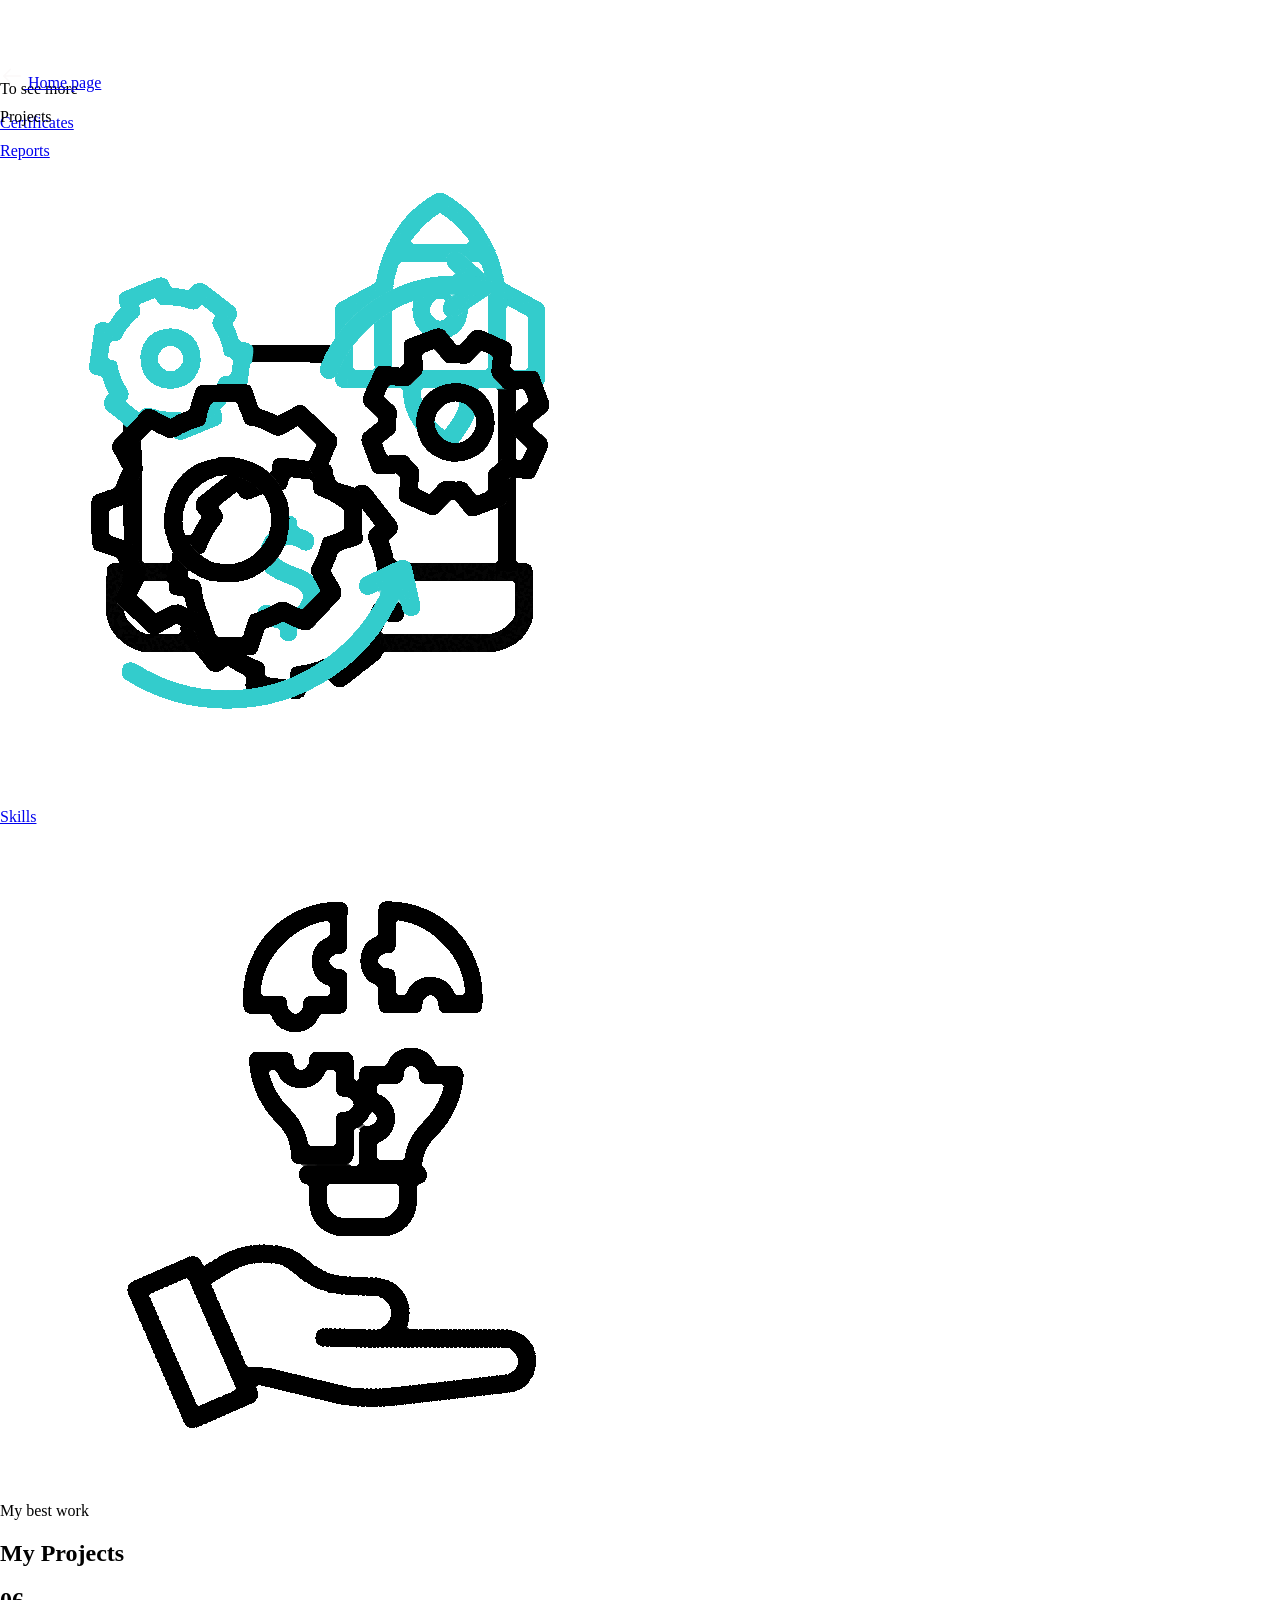
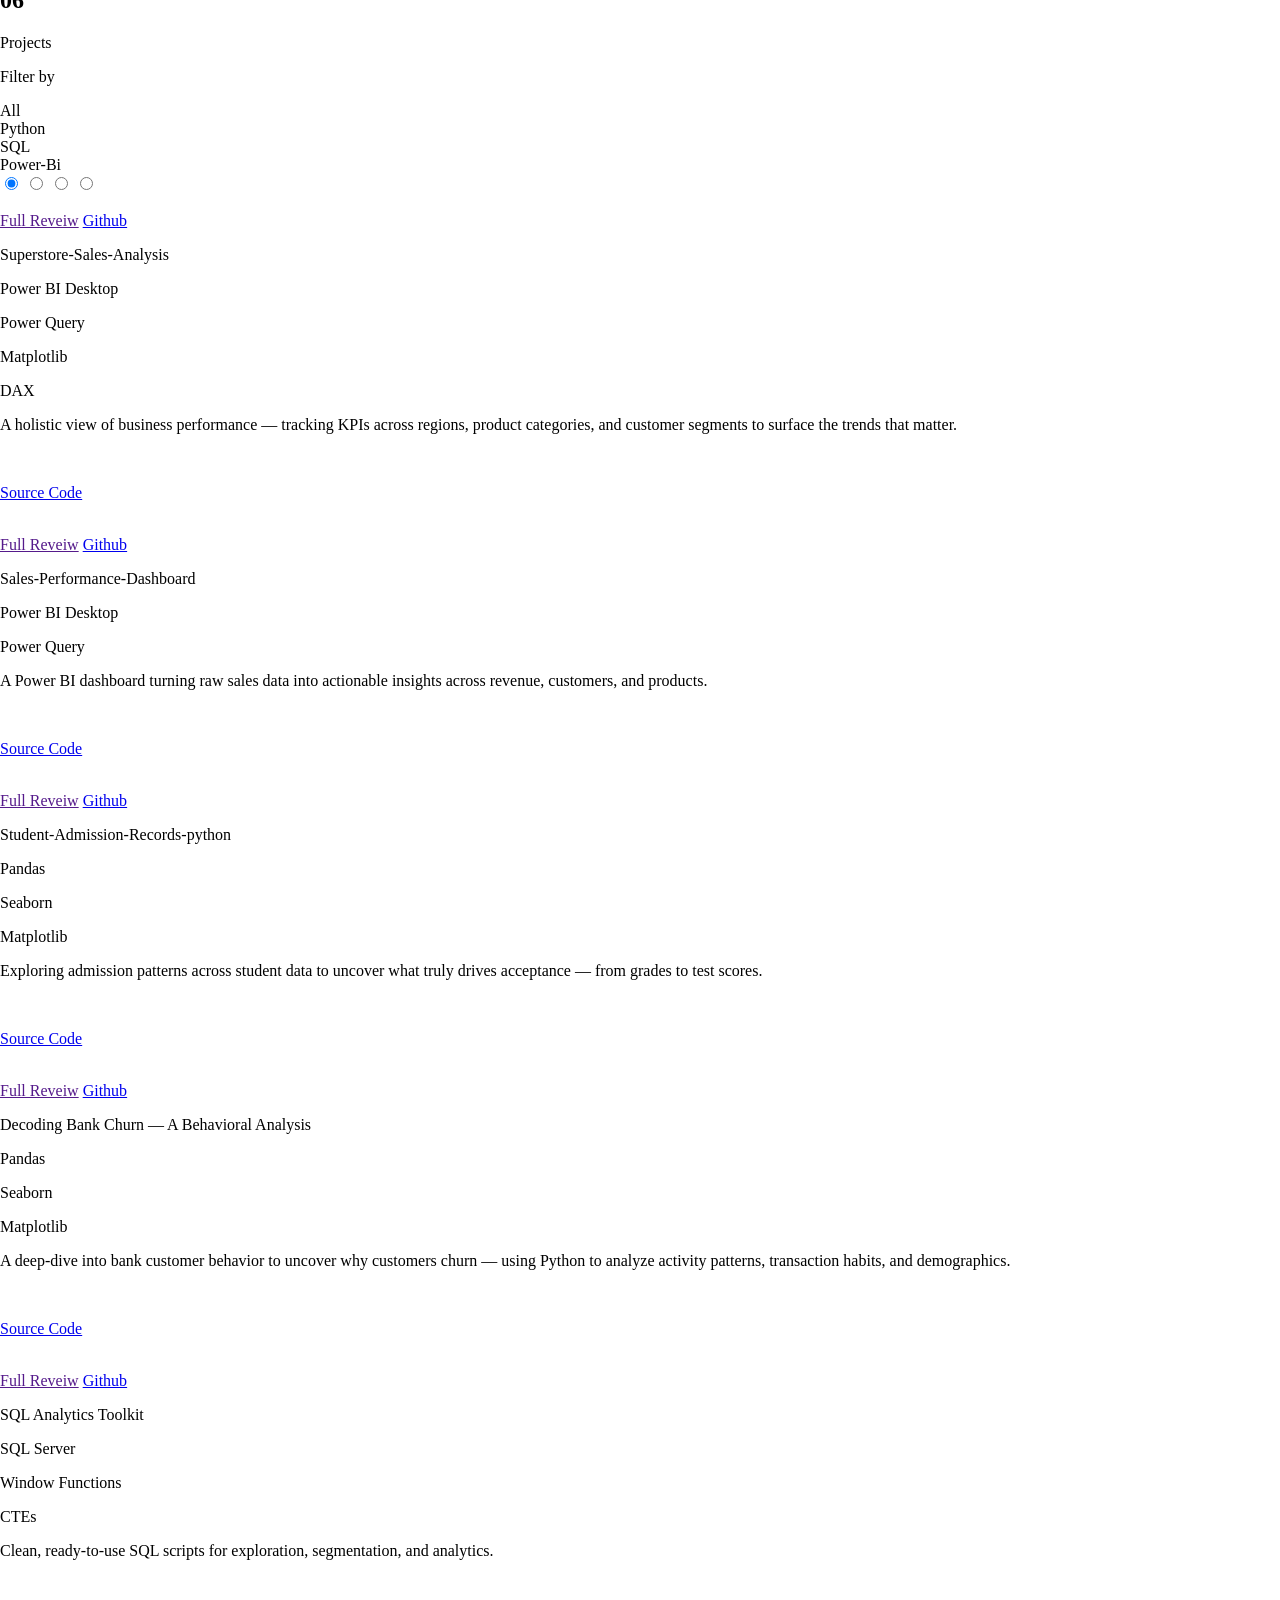
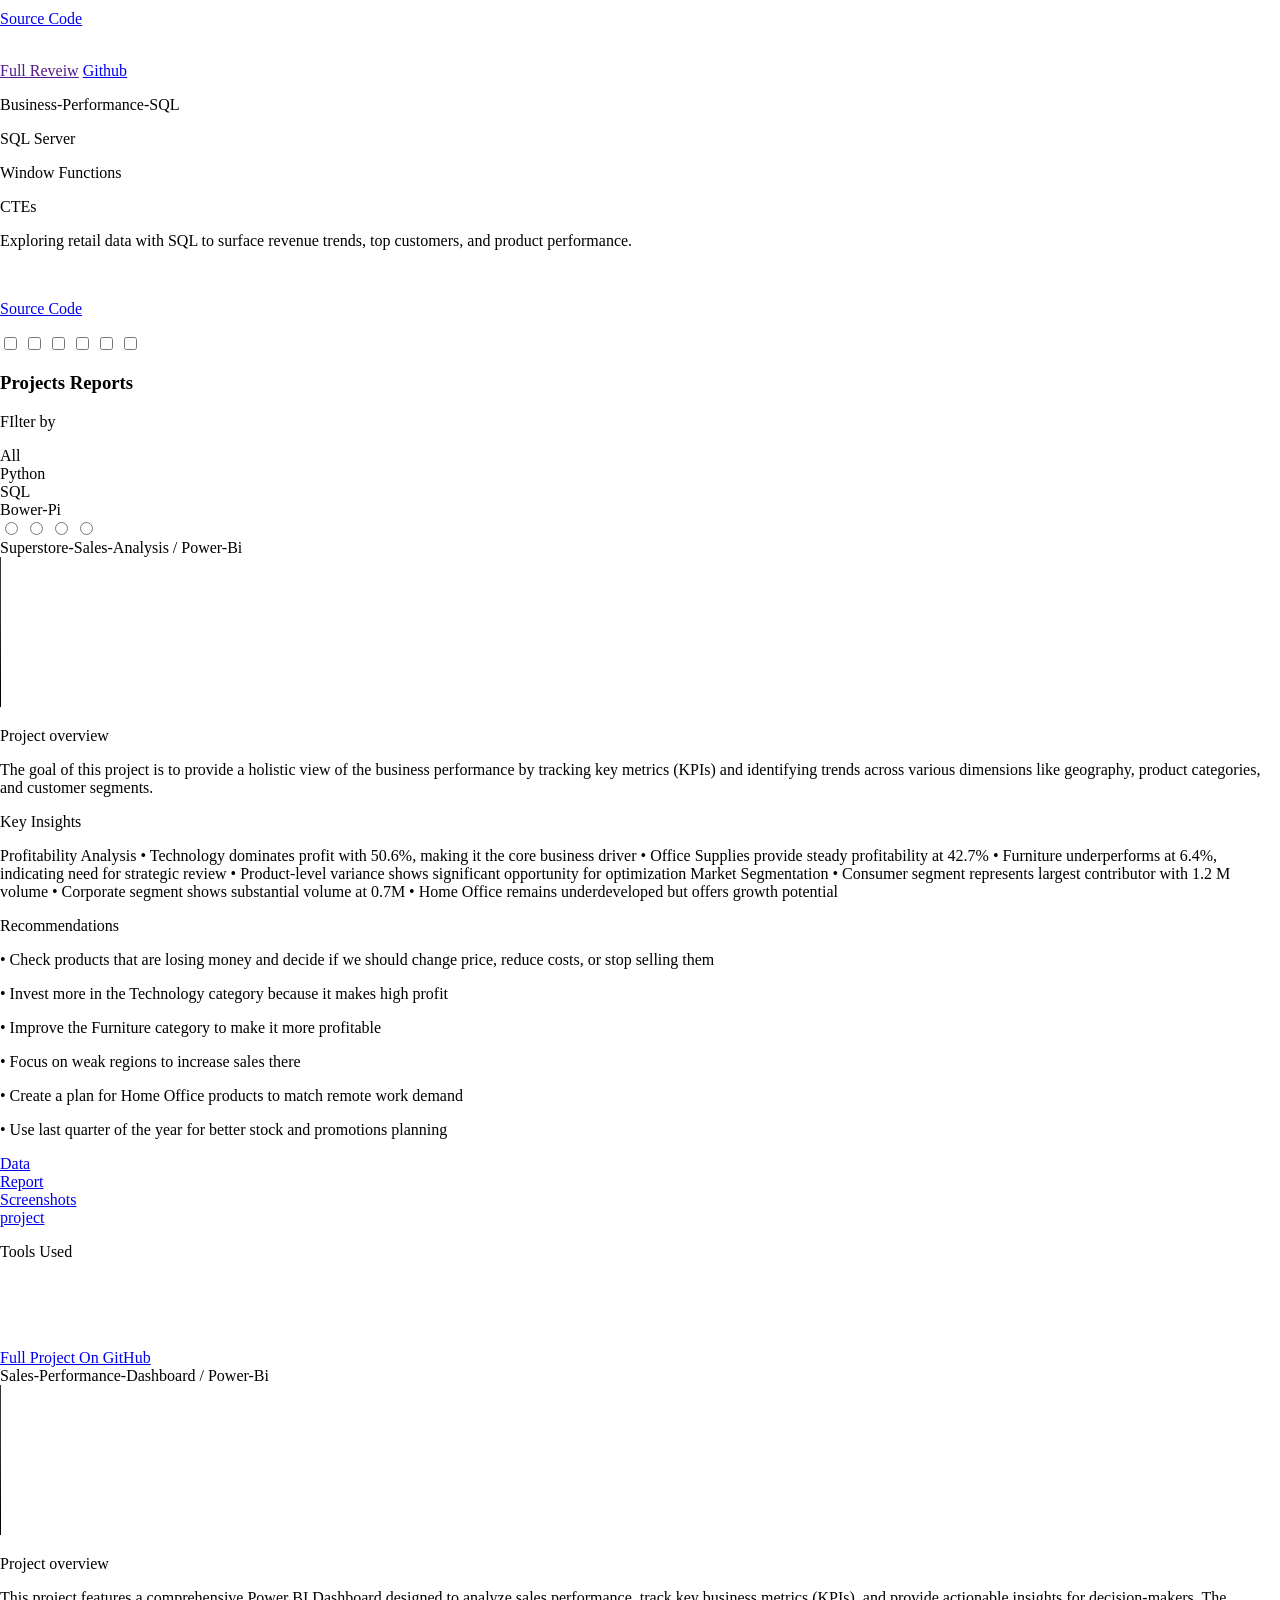
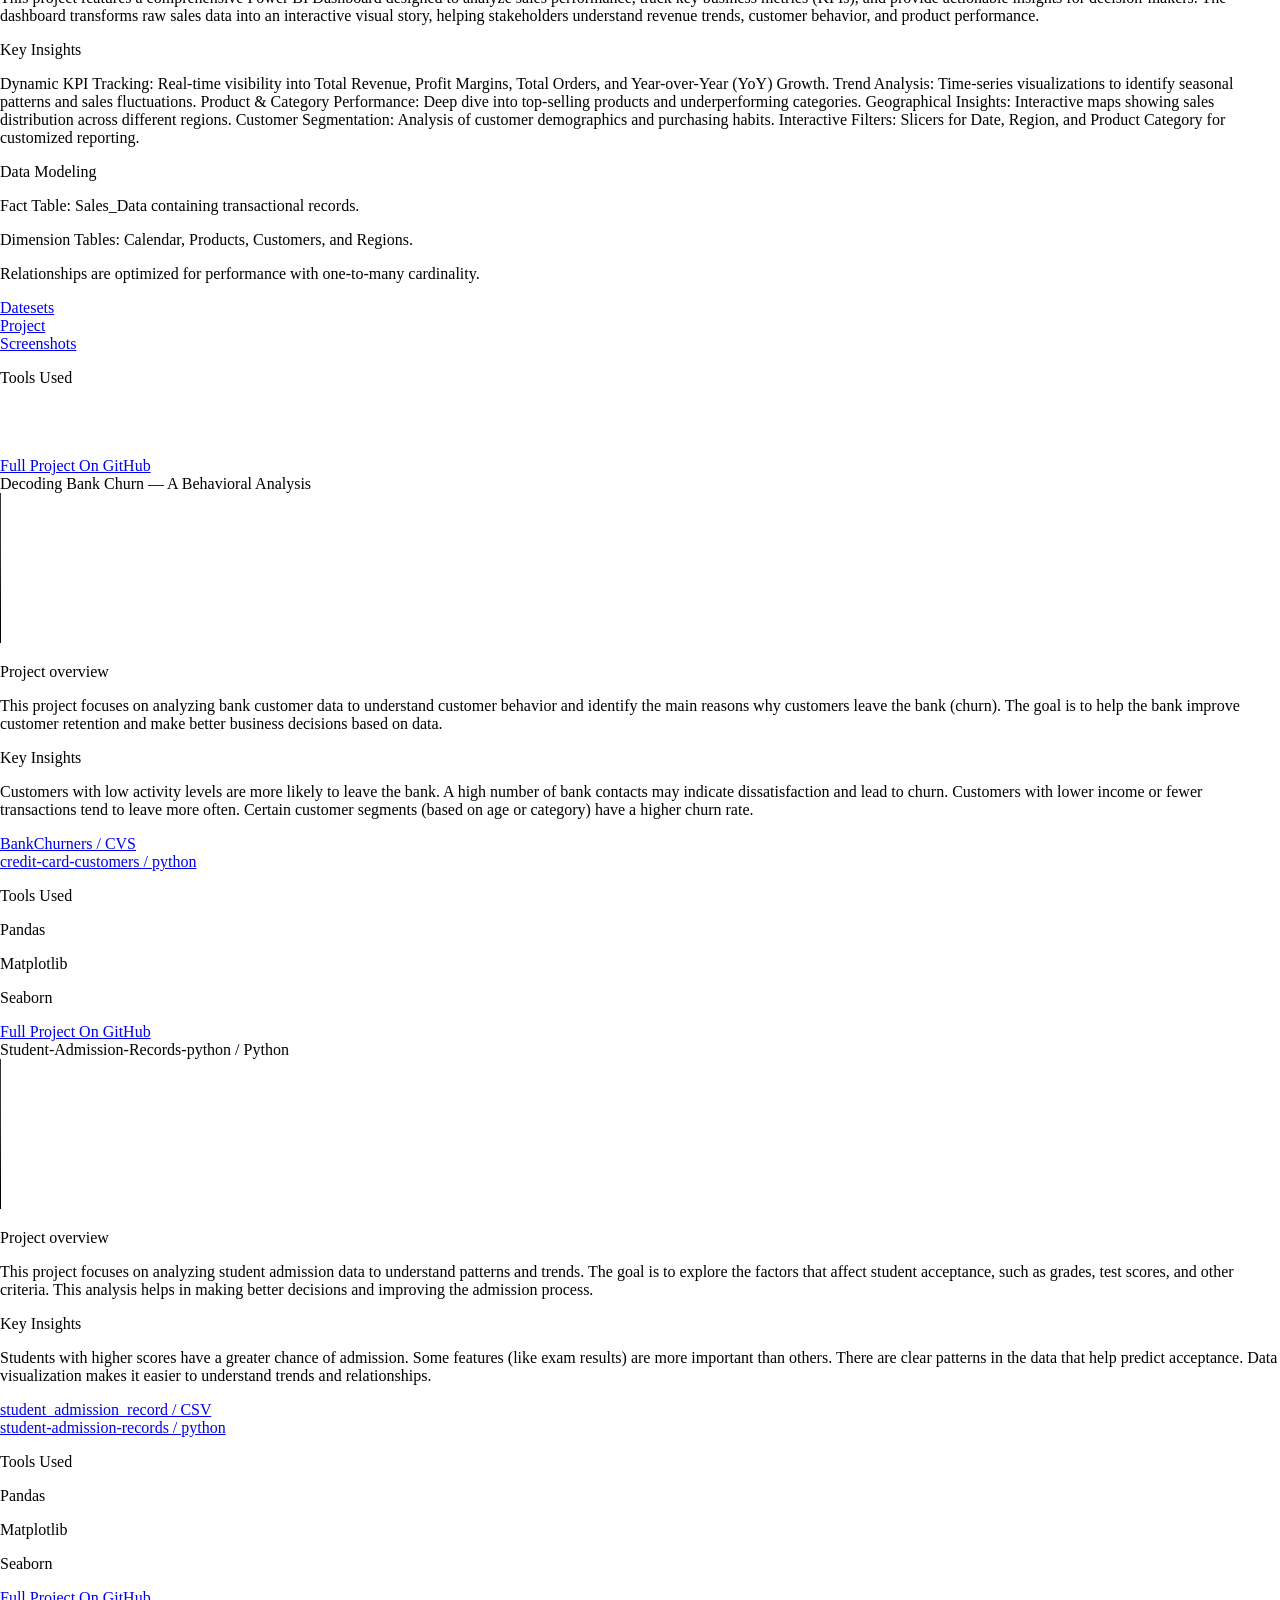
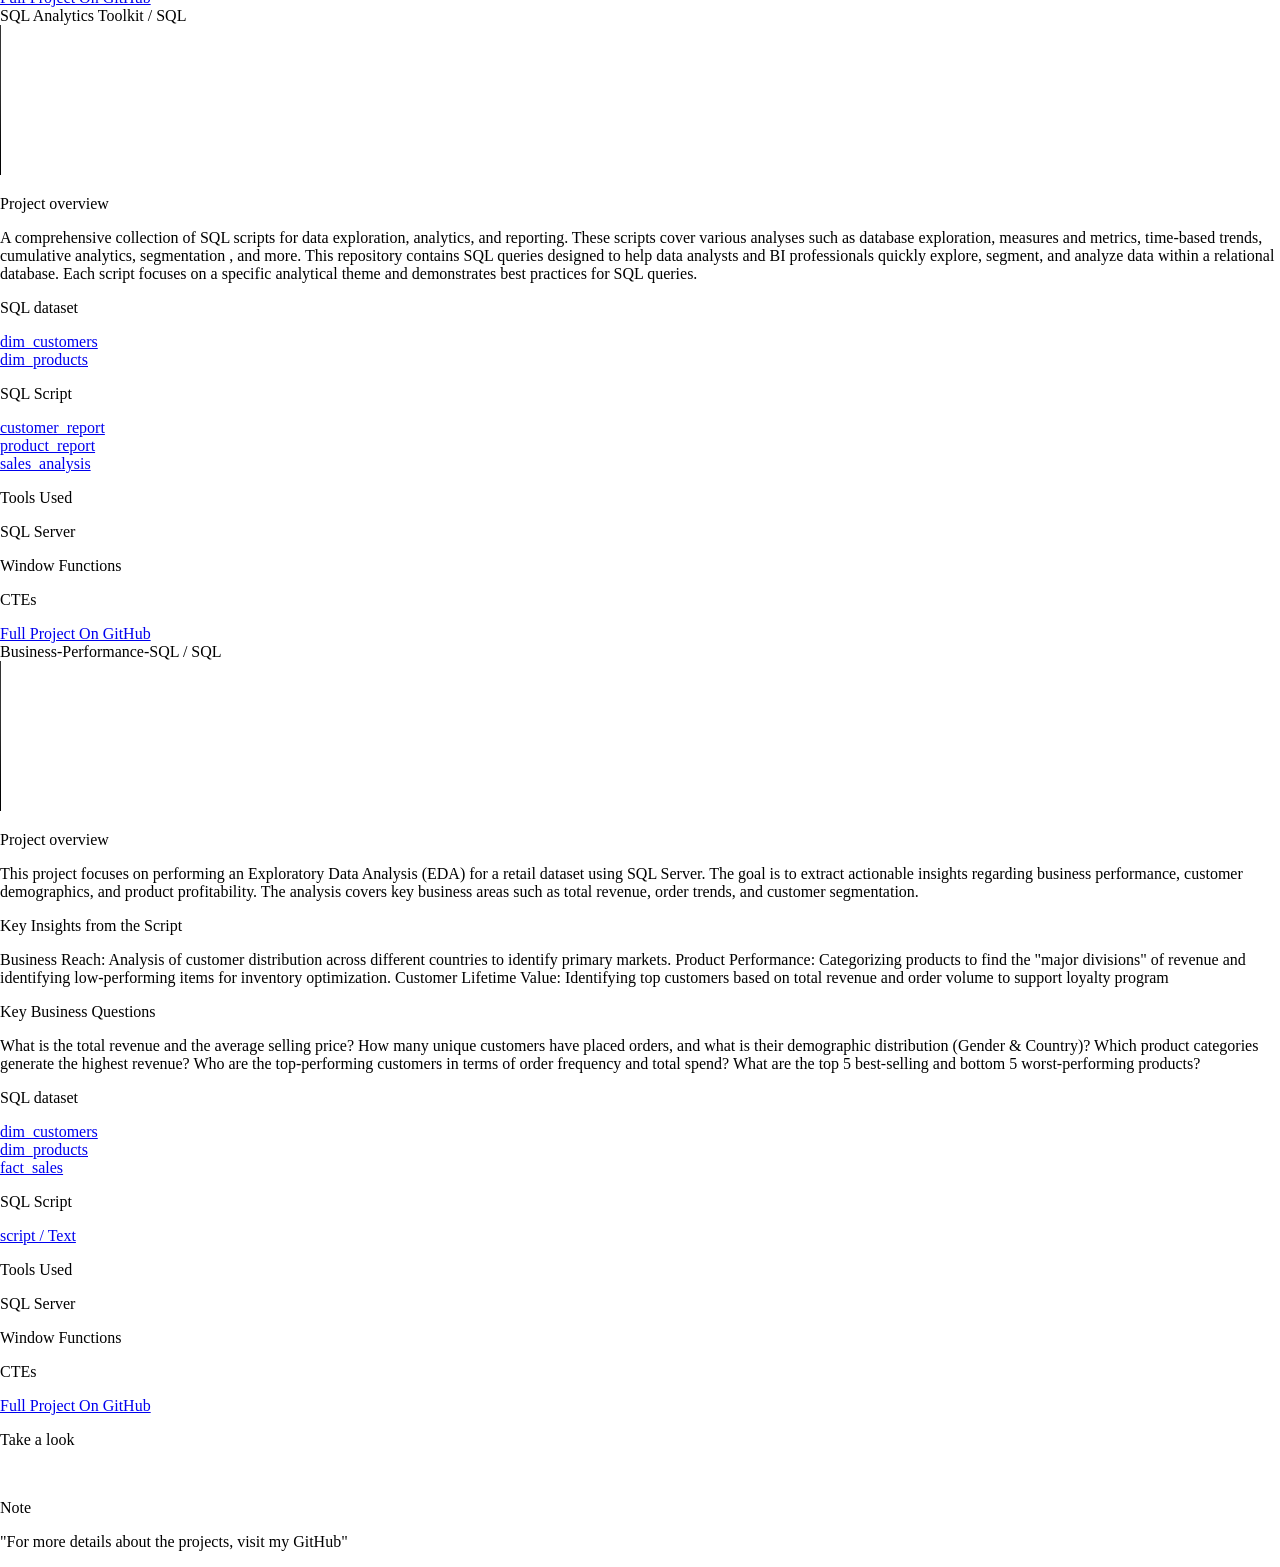
==== projects.html @ b4055abd "Add files via upload" ====
<!DOCTYPE html>
<html lang="en">

<head>
  <link rel="preconnect" href="https://fonts.googleapis.com">
  <link rel="preconnect" href="https://fonts.gstatic.com" crossorigin>
  <link
    href="https://fonts.googleapis.com/css2?family=Inter:ital,opsz,wght@0,14..32,100..900;1,14..32,100..900&display=swap"
    rel="stylesheet">
  <link rel="preconnect" href="https://fonts.googleapis.com">
  <link rel="preconnect" href="https://fonts.gstatic.com" crossorigin>
  <link href="https://fonts.googleapis.com/css2?family=Playfair+Display:ital,wght@0,400..900;1,400..900&display=swap"
    rel="stylesheet">
  <link rel="preconnect" href="https://fonts.googleapis.com">
  <link rel="preconnect" href="https://fonts.gstatic.com" crossorigin>
  <link href="https://fonts.googleapis.com/css2?family=Roboto:ital,wght@0,100..900;1,100..900&display=swap"
    rel="stylesheet">
  <link rel="preconnect" href="https://fonts.googleapis.com">
  <link rel="preconnect" href="https://fonts.gstatic.com" crossorigin>
  <link
    href="https://fonts.googleapis.com/css2?family=Inter:ital,opsz,wght@0,14..32,100..900;1,14..32,100..900&display=swap"
    rel="stylesheet">
  <link rel="stylesheet" href="css/projects-animations.css">
  <link rel="stylesheet" href="css/projects-style.css">
  <link rel="stylesheet" href="css/project-header.css">
  <link rel="stylesheet" href="../home-page/css/base.css">
  <link rel="stylesheet" href="css/project-general.css">
  <link rel="stylesheet" href="css/project-footer.css">
  <meta charset="UTF-8">
  <meta name="viewport" content="width=device-width, initial-scale=1.0">
  <title>Projects</title>
</head>

<body>
  <header class="header" id="header">
    <div class="main-header">
      <div class="left-side">
        <a class="home-page-link" href="../index.html">
          <div class="home-page-container">
            <svg class="back-icon" xmlns="http://www.w3.org/2000/svg" width="24" height="24" fill="#fbf9f9"
              viewBox="0 0 256 256">
              <path
                d="M224,128a8,8,0,0,1-8,8H59.31l58.35,58.34a8,8,0,0,1-11.32,11.32l-72-72a8,8,0,0,1,0-11.32l72-72a8,8,0,0,1,11.32,11.32L59.31,120H216A8,8,0,0,1,224,128Z">
              </path>
            </svg>
            <span class="home-page-text">Home page</span>
          </div>
        </a>
        <p class="page-name">Projects</p>
      </div>
      <div class="right-side">
        <a class="report-link-container" href="#reports-section">
          <div class="report-container">
            <span>Reports</span>
          </div>
          <img class="report-icon" src="../Certificates/Certificates-file-icons/tools-icon.gif" alt="Courses icon">
        </a>
      </div>
    </div>
  </header>

  <div class="sup-header" id="sup-header">
    <p class="sup-header-text">To see more </p>
    <div class="buttons-container">
      <a class="Certificates-link-container sup-links" href="../Certificates/Certificates.html">
        <div class="Certificates-container buttons-div">
          <p class="sup-links-text">Certificates</p>
          <img class="link-icons" src="../Certificates/Certificates-file-icons/projects-icon.gif" alt="Projects icon">
        </div>
      </a>
      <a class="skills-link-container sup-links" href="../index.html#about">
        <div class="skills-container buttons-div">
          <p class="sup-links-text">Skills</p>
          <img class="link-icons" src="../Certificates/Certificates-file-icons/skills-icon.gif" alt="Skills icon">
        </div>
      </a>
    </div>
  </div>
  <main>
    <section class="intro-section">
      <div class="inner-intro-section">
        <div class="intro-row">
          <div class="h1-box">
            <div class="upper-box">
              <p class="upper-text">My best work</p>
            </div>
            <h1>My <span>Projects</span></h1>
          </div>
          <div class="projects-nums">
            <h2>06</h2>
            <span>Projects</span>
          </div>
        </div>
      </div>
    </section>

    <section class="projects-section">
      <div class="filter-box">
        <p>Filter by</p>
        <div class="filter-box-buttons">
          <div class="label-box all-label-box">
            <label for="all">All</label>
          </div>
          <div class="label-box python-label-box">
            <label for="python">Python</label>
          </div>
          <div class="label-box sql-label-box">
            <label for="sql">SQL</label>
          </div>
          <div class="label-box power-pi-label-box">
            <label for="power-pi">Power-Bi</label>
          </div>
        </div>
      </div>

      <input type="radio" name="category" id="all" checked>
      <input type="radio" name="category" id="python">
      <input type="radio" name="category" id="sql">
      <input type="radio" name="category" id="power-pi">

      <div class="inner-projects-section">
        <div class="project-1 project-box power-pi-box">
          <div class="project-thampnail">
            <img class="thampnail-image" src="images/power-pi-image.png" alt="">
            <div class="thampnail-info">
              <a class="thampnail-discription-button thampnail-buttons" href="">Full Reveiw</a>
              <a class="thampnail-gitub-button thampnail-buttons"
                href="https://github.com/hossam-ayman72/Superstore-Sales-Analysis-powerBI-project"
                target="_blank">Github</a>
            </div>
          </div>
          <div class="project-info">
            <div class="project-title">
              <p class="title">Superstore-Sales-Analysis</p>
            </div>
            <div class="project-tools">
              <p>Power BI Desktop</p>
              <p>Power Query</p>
              <p>Matplotlib</p>
              <p>DAX</p>
            </div>
            <div class="project-description">
              <p>A holistic view of business performance — tracking KPIs across regions, product categories, and
                customer segments to surface the trends that matter.</p>
            </div>
            <div class="project-source">
              <a href="https://github.com/hossam-ayman72/Superstore-Sales-Analysis-powerBI-project/tree/main/project"
                target="_blank"><img class="github-icon" src="icons/github-icon-source.png" alt=""></a>
              <a href="https://github.com/hossam-ayman72/Superstore-Sales-Analysis-powerBI-project/tree/main/project"
                target="_blank">
                <p>Source Code</p>
              </a>
            </div>
          </div>
        </div>
        <div class="project-2 project-box little-box power-pi-box">
          <div class="project-thampnail">
            <img class="thampnail-image" src="images/power-pi-image(2).png" alt="">
            <div class="thampnail-info">
              <a class="thampnail-discription-button thampnail-buttons" href="">Full Reveiw</a>
              <a class="thampnail-gitub-button thampnail-buttons"
                href="https://github.com/hossam-ayman72/Sales-Performance-Dashboard_powerBI" target="_blank">Github</a>
            </div>
          </div>
          <div class="project-info">
            <div class="project-title">
              <p class="title">Sales-Performance-Dashboard</p>
            </div>
            <div class="project-tools">
              <p>Power BI Desktop</p>
              <p>Power Query </p>
            </div>
            <div class="project-description">
              <p>A Power BI dashboard turning raw sales data into actionable insights across revenue, customers, and
                products.</p>
            </div>
            <div class="project-source">
              <a href="https://github.com/hossam-ayman72/Sales-Performance-Dashboard_powerBI/tree/main/project"
                target="_blank"><img class="github-icon" src="icons/github-icon-source.png" alt=""></a>
              <a href="https://github.com/hossam-ayman72/Sales-Performance-Dashboard_powerBI/tree/main/project"
                target="_blank">
                <p>Source Code</p>
              </a>
            </div>
          </div>
        </div>
        <div class="project-3 project-box little-box python-box">
          <div class="project-thampnail">
            <img class="thampnail-image" src="" alt="">
            <div class="thampnail-info">
              <a class="thampnail-discription-button thampnail-buttons" href="">Full Reveiw</a>
              <a class="thampnail-gitub-button thampnail-buttons"
                href="https://github.com/hossam-ayman72/Student-Admission-Records-python-project"
                target="_blank">Github</a>
            </div>
          </div>
          <div class="project-info">
            <div class="project-title">
              <p class="title">Student-Admission-Records-python
              </p>
            </div>
            <div class="project-tools">
              <p>Pandas</p>
              <p>Seaborn</p>
              <p>Matplotlib</p>
            </div>
            <div class="project-description">
              <p>Exploring admission patterns across student data to uncover what truly drives acceptance — from grades
                to test scores.</p>
            </div>
            <div class="project-source">
              <a href="https://github.com/hossam-ayman72/Student-Admission-Records-python-project/blob/main/student-admission-records.ipynb"
                target="_blank"><img class="github-icon" src="icons/github-icon-source.png" alt=""></a>
              <a href="https://github.com/hossam-ayman72/Student-Admission-Records-python-project/blob/main/student-admission-records.ipynb"
                target="_blank">
                <p>Source Code</p>
              </a>
            </div>
          </div>
        </div>
        <div class="project-4 project-box python-box">
          <div class="project-thampnail">
            <img class="thampnail-image" src="" alt="">
            <div class="thampnail-info">
              <a class="thampnail-discription-button thampnail-buttons" href="">Full Reveiw</a>
              <a class="thampnail-gitub-button thampnail-buttons"
                href="https://github.com/hossam-ayman72/Bank-Churn-Analysis-Python-project" target="_blank">Github</a>
            </div>
          </div>
          <div class="project-info">
            <div class="project-title">
              <p class="title">Decoding Bank Churn — A Behavioral Analysis</p>
            </div>
            <div class="project-tools">
              <p>Pandas</p>
              <p>Seaborn</p>
              <p>Matplotlib</p>
            </div>
            <div class="project-description">
              <p>A deep-dive into bank customer behavior to uncover why customers churn — using Python to analyze
                activity patterns, transaction habits, and demographics.</p>
            </div>
            <div class="project-source">
              <a href="https://github.com/hossam-ayman72/Bank-Churn-Analysis-Python-project/blob/main/credit-card-customers.ipynb"
                target="_blank"><img class="github-icon" src="icons/github-icon-source.png" alt=""></a>
              <a href="https://github.com/hossam-ayman72/Bank-Churn-Analysis-Python-project/blob/main/credit-card-customers.ipynb"
                target="_blank">
                <p>Source Code</p>
              </a>
            </div>
          </div>
        </div>
        <div class="project-5 project-box sql-box">
          <div class="project-thampnail">
            <img class="thampnail-image" src="" alt="">
            <div class="thampnail-info">
              <a class="thampnail-discription-button thampnail-buttons" href="">Full Reveiw</a>
              <a class="thampnail-gitub-button thampnail-buttons"
                href="https://github.com/hossam-ayman72/sql_data-analysis-project" target="_blank">Github</a>
            </div>
          </div>
          <div class="project-info">
            <div class="project-title">
              <p class="title">SQL Analytics Toolkit</p>
            </div>
            <div class="project-tools">
              <p>SQL Server</p>
              <p>Window Functions</p>
              <p>CTEs</p>
            </div>
            <div class="project-description">
              <p>Clean, ready-to-use SQL scripts for exploration, segmentation, and analytics.</p>
            </div>
            <div class="project-source">
              <a href="https://github.com/hossam-ayman72/sql_data-analysis-project/tree/main/scripts"
                target="_blank"><img class="github-icon" src="icons/github-icon-source.png" alt=""></a>
              <a href="https://github.com/hossam-ayman72/sql_data-analysis-project/tree/main/scripts" target="_blank">
                <p>Source Code</p>
              </a>
            </div>
          </div>
        </div>
        <div class="project-6 project-box little-box sql-box">
          <div class="project-thampnail">
            <img class="thampnail-image" src="" alt="">
            <div class="thampnail-info">
              <a class="thampnail-discription-button thampnail-buttons" href="">Full Reveiw</a>
              <a class="thampnail-gitub-button thampnail-buttons"
                href="https://github.com/hossam-ayman72/Business-Performance-SQLproject" target="_blank">Github</a>
            </div>
          </div>
          <div class="project-info">
            <div class="project-title">
              <p class="title">Business-Performance-SQL</p>
            </div>
            <div class="project-tools">
              <p>SQL Server</p>
              <p>Window Functions</p>
              <p>CTEs</p>
            </div>
            <div class="project-description">
              <p>Exploring retail data with SQL to surface revenue trends, top customers, and product performance.
              </p>
            </div>
            <div class="project-source">
              <a href="https://github.com/hossam-ayman72/Business-Performance-SQLproject/tree/main/Script"
                target="_blank"><img class="github-icon" src="icons/github-icon-source.png" alt=""></a>
              <a href="https://github.com/hossam-ayman72/Business-Performance-SQLproject/tree/main/Script"
                target="_blank">
                <p>Source Code</p>
              </a>
            </div>
          </div>
        </div>
      </div>
    </section>
    <section class="reports-section" id="reports-section">
      <input name="report" type="checkbox" id="report-1">
      <input name="report" type="checkbox" id="report-2">
      <input name="report" type="checkbox" id="report-3">
      <input name="report" type="checkbox" id="report-4">
      <input name="report" type="checkbox" id="report-5">
      <input name="report" type="checkbox" id="report-6">

      <h3>Projects Reports</h3>
      <div class="reports-filter-container">
        <p class="filter-text">FIlter by</p>
        <div class="label-report-box all-lebel-report-box">
          <label for="all-report">All</label>
        </div>

        <div class="label-report-box python-lebel-report-box">
          <label for="python-report">Python</label>
        </div>
        <div class="label-report-box sql-lebel-report-box">
          <label for="sql-report">SQL</label>
        </div>
        <div class="label-report-box power-pi-lebel-report-box">
          <label for="power-pi-report">Bower-Pi</label>
        </div>
      </div>

      <input name="category-report" type="radio" id="all-report">
      <input name="category-report" type="radio" id="power-pi-report">
      <input name="category-report" type="radio" id="python-report">
      <input name="category-report" type="radio" id="sql-report">

      <div class="inner-report-section">
        <div class="report-box-project-1 report-box power-pi-report-box">
          <div class="title-box title-box-1">
            <label class="report-title" for="report-1">Superstore-Sales-Analysis / Power-Bi</label>
          </div>
          <div class="report-1-content report-content">
            <div class="video-box">
              <video src="videos/power-pi-project-1.webm" autoplay playsinline preload="none"   loop  controls></video>

            </div>
            <div class="discription-box">
              <div class="discription-part-1 discription-parts">
                <p class="part-1-title parts-title">Project overview</p>
                <p>The goal of this project is to provide a holistic view of the business performance by tracking key
                  metrics (KPIs) and identifying trends across various dimensions like geography, product categories,
                  and customer segments.</p>
              </div>
              <div class="discription-part-2 discription-parts">
                <p class="part-2-title parts-title">Key Insights</p>
                <p>Profitability Analysis • Technology dominates profit with 50.6%, making it the core business driver •
                  Office Supplies provide steady profitability at 42.7% • Furniture underperforms at 6.4%, indicating
                  need for strategic review • Product-level variance shows significant opportunity for optimization
                  Market Segmentation • Consumer segment represents largest contributor with 1.2 M volume • Corporate
                  segment shows substantial volume at 0.7M • Home Office remains underdeveloped but offers growth
                  potential</p>
              </div>
              <div class="discription-part-3 discription-parts">
                <p class="part-3-title parts-title">Recommendations</p>
                <p>• Check products that are losing money and decide if we should change price, reduce costs, or stop
                  selling them</p>
                <p>• Invest more in the Technology category because it makes high profit</p>
                <p>• Improve the Furniture category to make it more profitable</p>
                <p>• Focus on weak regions to increase sales there</p>
                <p>• Create a plan for Home Office products to match remote work demand</p>
                <p>• Use last quarter of the year for better stock and promotions planning</p>
              </div>
            </div>
            <div class="links-box power-pi-links-box">
              <div class="links-part-1 links-parts">
                <div class="link-container">

                  <a href="https://github.com/hossam-ayman72/Superstore-Sales-Analysis-powerBI-project/tree/main/Data"
                    target="_blank">Data</a>
                  <a href="https://github.com/hossam-ayman72/Superstore-Sales-Analysis-powerBI-project/tree/main/Data"
                    target="_blank"><img class="github-icon" src="icons/github-icon-source.png" alt=""></a>
                </div>
                <div class="link-container">

                  <a href="https://github.com/hossam-ayman72/Superstore-Sales-Analysis-powerBI-project/tree/main/Report"
                    target="_blank">Report</a>
                  <a href="https://github.com/hossam-ayman72/Superstore-Sales-Analysis-powerBI-project/tree/main/Report"
                    target="_blank"><img class="github-icon" src="icons/github-icon-source.png" alt=""></a>
                </div>
              </div>
              <div class="links-part-2 links-parts">
                <div class="link-container">

                  <a href="https://github.com/hossam-ayman72/Superstore-Sales-Analysis-powerBI-project/tree/main/Screenshots"
                    target="_blank">Screenshots</a>
                  <a href="https://github.com/hossam-ayman72/Superstore-Sales-Analysis-powerBI-project/tree/main/Screenshots"
                    target="_blank"><img class="github-icon" src="icons/github-icon-source.png" alt=""></a>
                </div>
                <div class="link-container">

                  <a href="https://github.com/hossam-ayman72/Superstore-Sales-Analysis-powerBI-project/tree/main/project"
                    target="_blank">project</a>
                  <a href="https://github.com/hossam-ayman72/Superstore-Sales-Analysis-powerBI-project/tree/main/project"
                    target="_blank"><img class="github-icon" src="icons/github-icon-source.png" alt=""></a>
                </div>
              </div>

            </div>

            <p class="parts-title">Tools Used</p>
            <div class="reources-container">
              <div class="inner-reources-container">
                <div class="logo-box"><img class="power-pi-logo" src="icons/power-bi-logo.png" alt="">
                  <span class="power-pi-tooltip logo-tooltip"></span>
                </div>
                <div class="logo-box"><img class="csv-logo" src="icons/CSV-logo.png" alt="">
                  <span class="csv-tooltip logo-tooltip"></span>
                </div>
                <div class="logo-box"><img class="excel-logo" src="icons/excel-logo.png" alt="">
                  <span class="excel-tooltip logo-tooltip"></span>
                </div>
                <div class="logo-box"><img class="Kaggle-logo" src="icons/Kaggle-logo.png" alt="">
                  <span class="Kaggle-tooltip logo-tooltip"></span>
                </div>
              </div>

            </div>
            <div class="final-link-container link-container">
              <a class="project-link" href="https://github.com/hossam-ayman72/Superstore-Sales-Analysis-powerBI-project"
                target="_blank">Full Project On GitHub</a>
              <a href="https://github.com/hossam-ayman72/Superstore-Sales-Analysis-powerBI-project" target="_blank"><img
                  class="github-icon" src="icons/github-icon-source.png" alt=""></a>
            </div>
          </div>
        </div>



        <div class="report-box-project-2 report-box power-pi-report-box">
          <div class="title-box title-box-2">
            <label class="report-title" for="report-2">Sales-Performance-Dashboard / Power-Bi</label>
          </div>
          <div class="report-2-content report-content">
            <div class="video-box">
              <video src="videos/power-pi-project-2.webm" autoplay playsinline preload="none"   loop  controls></video>

            </div>
            <div class="discription-box">
              <div class="discription-part-1 discription-parts">
                <p class="part-1-title parts-title">Project overview</p>
                <p>This project features a comprehensive Power BI Dashboard designed to analyze sales performance, track
                  key business metrics (KPIs), and provide actionable insights for decision-makers. The dashboard
                  transforms raw sales data into an interactive visual story, helping stakeholders understand revenue
                  trends, customer behavior, and product performance.</p>
              </div>
              <div class="discription-part-2 discription-parts">
                <p class="part-2-title parts-title">Key Insights</p>
                <p>Dynamic KPI Tracking: Real-time visibility into Total Revenue, Profit Margins, Total Orders, and
                  Year-over-Year (YoY) Growth.
                  Trend Analysis: Time-series visualizations to identify seasonal patterns and sales fluctuations.
                  Product & Category Performance: Deep dive into top-selling products and underperforming categories.
                  Geographical Insights: Interactive maps showing sales distribution across different regions.
                  Customer Segmentation: Analysis of customer demographics and purchasing habits.
                  Interactive Filters: Slicers for Date, Region, and Product Category for customized reporting.</p>
              </div>
              <div class="discription-part-3 discription-parts">
                <p class="part-3-title parts-title">Data Modeling</p>
                <p>Fact Table: Sales_Data containing transactional records.</p>
                <p>Dimension Tables: Calendar, Products, Customers, and Regions.</p>
                <p>Relationships are optimized for performance with one-to-many cardinality.</p>
              </div>
            </div>
            <div class="links-box power-pi-links-box">
              <div class="links-part-1 links-parts">
                <div class="link-container">
                  <a href="https://github.com/hossam-ayman72/Sales-Performance-Dashboard_powerBI/tree/main/Datesets"
                    target="_blank">Datesets</a>
                  <a href="https://github.com/hossam-ayman72/Sales-Performance-Dashboard_powerBI/tree/main/Datesets"
                    target="_blank"><img class="github-icon" src="icons/github-icon-source.png" alt=""></a>
                </div>
                <div class="link-container">

                  <a href="https://github.com/hossam-ayman72/Sales-Performance-Dashboard_powerBI/tree/main/project"
                    target="_blank">Project</a>
                  <a href="https://github.com/hossam-ayman72/Sales-Performance-Dashboard_powerBI/tree/main/project"
                    target="_blank"><img class="github-icon" src="icons/github-icon-source.png" alt=""></a>
                </div>
              </div>
              <div class="links-part-2 links-parts">
                <div class="link-container">

                  <a href="https://github.com/hossam-ayman72/Sales-Performance-Dashboard_powerBI/tree/main/project"
                    target="_blank">Screenshots</a>
                  <a href="https://github.com/hossam-ayman72/Sales-Performance-Dashboard_powerBI/tree/main/project"
                    target="_blank"><img class="github-icon" src="icons/github-icon-source.png" alt=""></a>
                </div>
              </div>
            </div>
            <p class="parts-title">Tools Used</p>
            <div class="reources-container">
              <div class="inner-reources-container">

                <div class="logo-box"><img class="power-pi-logo" src="icons/power-bi-logo.png" alt="">
                  <span class="power-pi-tooltip logo-tooltip"></span>
                </div>
                <div class="logo-box"><img class="Kaggle-logo" src="icons/Kaggle-logo.png" alt="">
                  <span class="Kaggle-tooltip logo-tooltip"></span>
                </div>
                <div class="logo-box"><img src="icons/power-query-logo.png" alt="">
                  <span class="power-query-tooltip logo-tooltip"></span>
                </div>
              </div>
            </div>
            <div class="final-link-container link-container">
              <a class="project-link" href="https://github.com/hossam-ayman72/Sales-Performance-Dashboard_powerBI"
                target="_blank">Full Project On GitHub</a>
              <a href="https://github.com/hossam-ayman72/Sales-Performance-Dashboard_powerBI" target="_blank"><img
                  class="github-icon" src="icons/github-icon-source.png" alt=""></a>
            </div>
          </div>
        </div>




        <div class="report-box-project-3 report-box python-report-box">
          <div class="title-box title-box-3">
            <label class="report-title" for="report-3">Decoding Bank Churn — A Behavioral Analysis</label>
          </div>
          <div class="report-3-content report-content">
            <div class="video-box">
              <video src="videos/python-project-1.webm"autoplay playsinline preload="none"   loop  controls> </video>

            </div>
            <div class="discription-box">
              <div class="discription-part-1 discription-parts">
                <p class="part-1-title parts-title">Project overview</p>
                <p> This project focuses on analyzing bank customer data to understand customer behavior and identify
                  the main reasons why customers leave the bank (churn). The goal is to help the bank improve customer
                  retention and make better business decisions based on data.</p>
              </div>
              <div class="discription-part-2 discription-parts">
                <p class="part-2-title parts-title">Key Insights</p>
                <p> Customers with low activity levels are more likely to leave the bank. A high number of bank contacts
                  may indicate dissatisfaction and lead to churn. Customers with lower income or fewer transactions tend
                  to leave more often. Certain customer segments (based on age or category) have a higher churn rate.
                </p>
              </div>
            </div>
            <div class="links-box python-links-box">
              <div class="links-part-1 links-parts">
                <div class="link-container">
                  <a href="https://github.com/hossam-ayman72/Bank-Churn-Analysis-Python-project/blob/main/BankChurners.csv"
                    target="_blank">BankChurners / CVS</a>
                  <a href="https://github.com/hossam-ayman72/Bank-Churn-Analysis-Python-project/blob/main/BankChurners.csv"
                    target="_blank"><img class="github-icon" src="icons/github-icon-source.png" alt=""></a>
                </div>
                <div class="link-container">
                  <a href="https://github.com/hossam-ayman72/Bank-Churn-Analysis-Python-project/blob/main/credit-card-customers.ipynb"
                    target="_blank">credit-card-customers / python</a>
                  <a href="https://github.com/hossam-ayman72/Bank-Churn-Analysis-Python-project/blob/main/credit-card-customers.ipynb"
                    target="_blank"><img class="github-icon" src="icons/github-icon-source.png" alt=""></a>
                </div>
              </div>
            </div>
            <p class="parts-title">Tools Used</p>
            <div class="reources-container">
              <div class="inner-reources-container">
                <div class="python-reources-box reources-box">
                  <p>Pandas</p>
                </div>
                <div class="python-reources-box reources-box">
                  <p>Matplotlib</p>
                </div>
                <div class="python-reources-box reources-box">
                  <p>Seaborn</p>
                </div>

              </div>
            </div>
            <div class="final-link-container link-container">
              <a class="project-link" href="https://github.com/hossam-ayman72/Bank-Churn-Analysis-Python-project"
                target="_blank">Full Project On GitHub</a>
              <a href="https://github.com/hossam-ayman72/Bank-Churn-Analysis-Python-project"><img class="github-icon"
                  src="icons/github-icon-source.png" alt=""></a>
            </div>
          </div>
        </div>


        <div class="report-box-project-4 report-box python-report-box">
          <div class="title-box title-box-4">
            <label class="report-title" for="report-4">Student-Admission-Records-python / Python</label>
          </div>




          <div class="report-4-content report-content">
            <div class="video-box">
              <video src="videos/python-project-2.webm"autoplay playsinline preload="none"   loop  controls></video>

            </div>
            <div class="discription-box">
              <div class="discription-part-1 discription-parts">
                <p class="part-1-title parts-title">Project overview</p>
                <p>
                  This project focuses on analyzing student admission data to understand patterns and trends. The goal
                  is
                  to explore the factors that affect student acceptance, such as grades, test scores, and other
                  criteria.
                  This analysis helps in making better decisions and improving the admission process.</p>
              </div>
              <div class="discription-part-2 discription-parts">
                <p class="part-2-title parts-title">Key Insights</p>
                <p> Students with higher scores have a greater chance of admission. Some features (like exam results)
                  are
                  more important than others. There are clear patterns in the data that help predict acceptance. Data
                  visualization makes it easier to understand trends and relationships.</p>

              </div>
            </div>
            <div class="links-box python-links-box">
              <div class="links-part-1 links-parts">
                <div class="link-container">
                  <a href="https://github.com/hossam-ayman72/Student-Admission-Records-python-project/blob/main/student_admission_record_dirty.csv"
                    target="_blank">student_admission_record / CSV</a>
                  <a href="https://github.com/hossam-ayman72/Student-Admission-Records-python-project/blob/main/student_admission_record_dirty.csv"
                    target="_blank"><img class="github-icon" src="icons/github-icon-source.png" alt=""></a>
                </div>
                <div class="link-container">
                  <a href="https://github.com/hossam-ayman72/Student-Admission-Records-python-project/blob/main/student-admission-records.ipynb"
                    target="_blank">student-admission-records / python</a>
                  <a href="https://github.com/hossam-ayman72/Student-Admission-Records-python-project/blob/main/student-admission-records.ipynb"
                    target="_blank"><img class="github-icon" src="icons/github-icon-source.png" alt=""></a>
                </div>
              </div>
            </div>
            <p class="parts-title">Tools Used</p>
            <div class="reources-container">
              <div class="inner-reources-container">
                <div class="python-reources-box reources-box">
                  <p>Pandas</p>
                </div>
                <div class="python-reources-box reources-box">
                  <p>Matplotlib</p>
                </div>
                <div class="python-reources-box reources-box">
                  <p>Seaborn</p>
                </div>
              </div>
            </div>
            <div class="final-link-container link-container">
              <a class="project-link" href="https://github.com/hossam-ayman72/Student-Admission-Records-python-project"
                target="_blank">Full Project On GitHub</a>
              <a href="https://github.com/hossam-ayman72/Student-Admission-Records-python-project"><img
                  class="github-icon" src="icons/github-icon-source.png" alt=""></a>
            </div>
          </div>
        </div>
        <div class="report-box-project-5 report-box sql-report-box">
          <div class="title-box title-box-5">
            <label class="report-title" for="report-5">SQL Analytics Toolkit / SQL</label>
          </div>
          <div class="report-5-content report-content">
            <div class="video-box">
              <video src="videos/sql-project-1.webm" autoplay playsinline preload="none"   loop  controls></video>
            </div>
            <div class="discription-box">
              <div class="discription-part-1 discription-parts">
                <p class="part-1-title parts-title">Project overview</p>
                <p>A comprehensive collection of SQL scripts for data exploration, analytics, and reporting. These
                  scripts cover various analyses such as database exploration, measures and metrics, time-based trends,
                  cumulative analytics, segmentation , and more. This repository contains SQL queries designed to help
                  data analysts and BI professionals quickly explore, segment, and analyze data within a relational
                  database. Each script focuses on a specific analytical theme and demonstrates best practices for SQL
                  queries.</p>
              </div>
            </div>
            <div class="links-box sql-links-box">
              <p>SQL dataset</p>
              <div class="dataset-links-box sql-links">
                <div class="dataset-part-1 link-container">
                  <a href="https://github.com/hossam-ayman72/sql_data-analysis-project/blob/main/datasets/dim_customers.csv"
                    target="_blank">dim_customers</a>
                  <a
                    href="https://github.com/hossam-ayman72/sql_data-analysis-project/blob/main/datasets/dim_customers.csv"><img
                      class="github-icon" src="icons/github-icon-source.png" alt=""></a>
                </div>
                <div class="dataset-part-2 link-container">
                  <a href="https://github.com/hossam-ayman72/sql_data-analysis-project/blob/main/datasets/dim_products.csv"
                    target="_blank">dim_products</a>
                  <a
                    href="https://github.com/hossam-ayman72/sql_data-analysis-project/blob/main/datasets/dim_products.csv"><img
                      class="github-icon" src="icons/github-icon-source.png" alt=""></a>
                </div>
              </div>
              <p>SQL Script</p>
              <div class="script-links-box sql-links">
                <div class="script-part-1 link-container">
                  <a href="https://github.com/hossam-ayman72/sql_data-analysis-project/blob/main/scripts/customer_report.sql"
                    target="_blank">customer_report</a>
                  <a
                    href="https://github.com/hossam-ayman72/sql_data-analysis-project/blob/main/scripts/customer_report.sql"><img
                      class="github-icon" src="icons/github-icon-source.png" alt=""></a>
                </div>
                <div class="script-part-2 link-container">
                  <a href="https://github.com/hossam-ayman72/sql_data-analysis-project/blob/main/scripts/product_report.sql"
                    target="_blank">product_report</a>
                  <a
                    href="https://github.com/hossam-ayman72/sql_data-analysis-project/blob/main/scripts/product_report.sql"><img
                      class="github-icon" src="icons/github-icon-source.png" alt=""></a>
                </div>
                <div class="script-part-3 link-container">
                  <a href="https://github.com/hossam-ayman72/sql_data-analysis-project/blob/main/scripts/sales_analysis.sql"
                    target="_blank">sales_analysis</a>
                  <a
                    href="https://github.com/hossam-ayman72/sql_data-analysis-project/blob/main/scripts/sales_analysis.sql"><img
                      class="github-icon" src="icons/github-icon-source.png" alt=""></a>
                </div>
              </div>

            </div>
            <p class="parts-title">Tools Used</p>
            <div class="reources-container">
              <div class="inner-reources-container">
                <div class="sql-reources-box reources-box">
                  <p>SQL Server</p>
                </div>
                <div class="sql-reources-box reources-box">
                  <p>Window Functions</p>
                </div>
                <div class="sql-reources-box reources-box">
                  <p>CTEs </p>
                </div>
              </div>
            </div>
            <div class="final-link-container link-container">
              <a class="project-link" href="https://github.com/hossam-ayman72/sql_data-analysis-project">Full Project On
                GitHub</a>
              <a href="https://github.com/hossam-ayman72/sql_data-analysis-project"><img class="github-icon"
                  src="icons/github-icon-source.png" alt=""></a>
            </div>
          </div>
        </div>




        <div class="report-box-project-6 report-box sql-report-box">
          <div class="title-box title-box-6">
            <label class="report-title" for="report-6">Business-Performance-SQL / SQL</label>
          </div>
          <div class="report-6-content report-content">
            <div class="video-box">
              <video src="videos/sql-project-1.webm"autoplay playsinline preload="none"  loop  controls></video>

            </div>
            <div class="discription-box">

              <div class="discription-part-1 discription-parts">
                <p class="part-1-title parts-title">Project overview</p>
                <p>This project focuses on performing an Exploratory Data Analysis (EDA) for a retail dataset using SQL
                  Server. The goal is to extract actionable insights regarding business performance, customer
                  demographics, and product profitability. The analysis covers key business areas such as total revenue,
                  order trends, and customer segmentation.</p>
              </div>

              <div class="discription-part-2 discription-parts">
                <p class="part-2-title parts-title">Key Insights from the Script</p>
                <p>Business Reach: Analysis of customer distribution across different countries to identify primary
                  markets. Product Performance: Categorizing products to find the "major divisions" of revenue and
                  identifying low-performing items for inventory optimization. Customer Lifetime Value: Identifying top
                  customers based on total revenue and order volume to support loyalty program</p>
              </div>

              <div class="discription-part-3 discription-parts">
                <p class="part-3-title parts-title">Key Business Questions</p>
                <p>What is the total revenue and the average selling price? How many unique customers have placed
                  orders, and what is their demographic distribution (Gender & Country)? Which product categories
                  generate the highest revenue? Who are the top-performing customers in terms of order frequency and
                  total spend? What are the top 5 best-selling and bottom 5 worst-performing products?</p>
              </div>
            </div>
            <div class="links-box sql-links-box">
              <p>SQL dataset</p>
              <div class="dataset-links-box sql-links">
                <div class="dataset-part-1 link-container">
                  <a href="https://github.com/hossam-ayman72/Business-Performance-SQLproject/blob/main/datasets/flat-files/dim_customers.csv"
                    target="_blank">dim_customers</a>
                  <a
                    href="https://github.com/hossam-ayman72/Business-Performance-SQLproject/blob/main/datasets/flat-files/dim_customers.csv"><img
                      class="github-icon" src="icons/github-icon-source.png" alt=""></a>
                </div>
                <div class="dataset-part-2 link-container">
                  <a href="https://github.com/hossam-ayman72/Business-Performance-SQLproject/blob/main/datasets/flat-files/dim_products.csv"
                    target="_blank">dim_products</a>
                  <a
                    href="https://github.com/hossam-ayman72/Business-Performance-SQLproject/blob/main/datasets/flat-files/dim_products.csv"><img
                      class="github-icon" src="icons/github-icon-source.png" alt=""></a>
                </div>
                <div class="dataset-part-3 link-container">
                  <a href="https://github.com/hossam-ayman72/Business-Performance-SQLproject/blob/main/datasets/flat-files/fact_sales.csv"
                    target="_blank">fact_sales</a>
                  <a
                    href="https://github.com/hossam-ayman72/Business-Performance-SQLproject/blob/main/datasets/flat-files/fact_sales.csv"><img
                      class="github-icon" src="icons/github-icon-source.png" alt=""></a>
                </div>
              </div>
              <p>SQL Script</p>
              <div class="script-links-box sql-links">
                <div class="script-part-1 link-container">
                  <a href="https://github.com/hossam-ayman72/Business-Performance-SQLproject/blob/main/Script/script.txt"
                    target="_blank">script / Text</a>
                  <a
                    href="https://github.com/hossam-ayman72/Business-Performance-SQLproject/blob/main/Script/script.txt"><img
                      class="github-icon" src="icons/github-icon-source.png" alt=""></a>
                </div>
              </div>

            </div>
            <p class="parts-title">Tools Used</p>
            <div class="reources-container">
              <div class="inner-reources-container">
                <div class="sql-reources-box reources-box">
                  <p>SQL Server</p>
                </div>
                <div class="sql-reources-box reources-box">
                  <p>Window Functions</p>
                </div>
                <div class="sql-reources-box reources-box">
                  <p>CTEs </p>
                </div>
              </div>

            </div>
            <div class="final-link-container link-container">
              <a class="project-link" href="https://github.com/hossam-ayman72/Business-Performance-SQLproject">Full
                Project On
                GitHub</a>
              <a href="https://github.com/hossam-ayman72/Business-Performance-SQLproject"><img class="github-icon"
                  src="icons/github-icon-source.png" alt=""></a>
            </div>

          </div>
        </div>
    </section>
  </main>
  <footer id="footer">
    <div class="inner-footer">
      <div class="first-footer-part">
        <div class="contact-footer-container">
          <p>Take a look</p>
        </div>
        <a href="https://github.com/hossam-ayman72" target="_blank" rel="noopener noreferrer"><img
            class="github-footer-icon first-footer-part-icons" src="Certificates-file-icons/github-icon-footer.png"
            alt=""></a>
        <a href="https://www.linkedin.com/in/hossam-ayman-841728368?utm_source=share_via&utm_content=profile&utm_medium=member_android"
          target="_blank" rel="noopener noreferrer"><img class="linkedin-footer-icon first-footer-part-icons"
            src="Certificates-file-icons/linkedin-icon-footer.png" alt=""></a>
        <a href="https://www.kaggle.com/hosamyy" target="_blank" rel="noopener noreferrer"><img
            class="kaggle-footer-icon first-footer-part-icons" src="Certificates-file-icons/kaggle-icon-footer.jpg"
            alt=""></a>
      </div>
      <div class="last-footer-part">
        <div class="note-container">
          <p>Note</p>
        </div>
        <p>"For more details about the projects, visit my GitHub"</p>
      </div>
    </div>

  </footer>
</body>

</html>
---- home-page/css/base.css ----
﻿:root {
  --accent-blue: rgb(0, 113, 227);
  --font-heading: "Inter", Roboto, Arial, Helvetica, sans-serif;
  --font-body: Roboto, Arial, Helvetica, sans-serif;
}

*,
*::before,
*::after {
  box-sizing: border-box;
}

html {
  scroll-behavior: smooth;
}

body {
  margin: 0;
  padding-top: 4rem;
}

a:focus-visible {
  outline: 2px solid var(--accent-blue);
  outline-offset: 2px;
}

header{
  position: fixed;
  width: 100%;
}
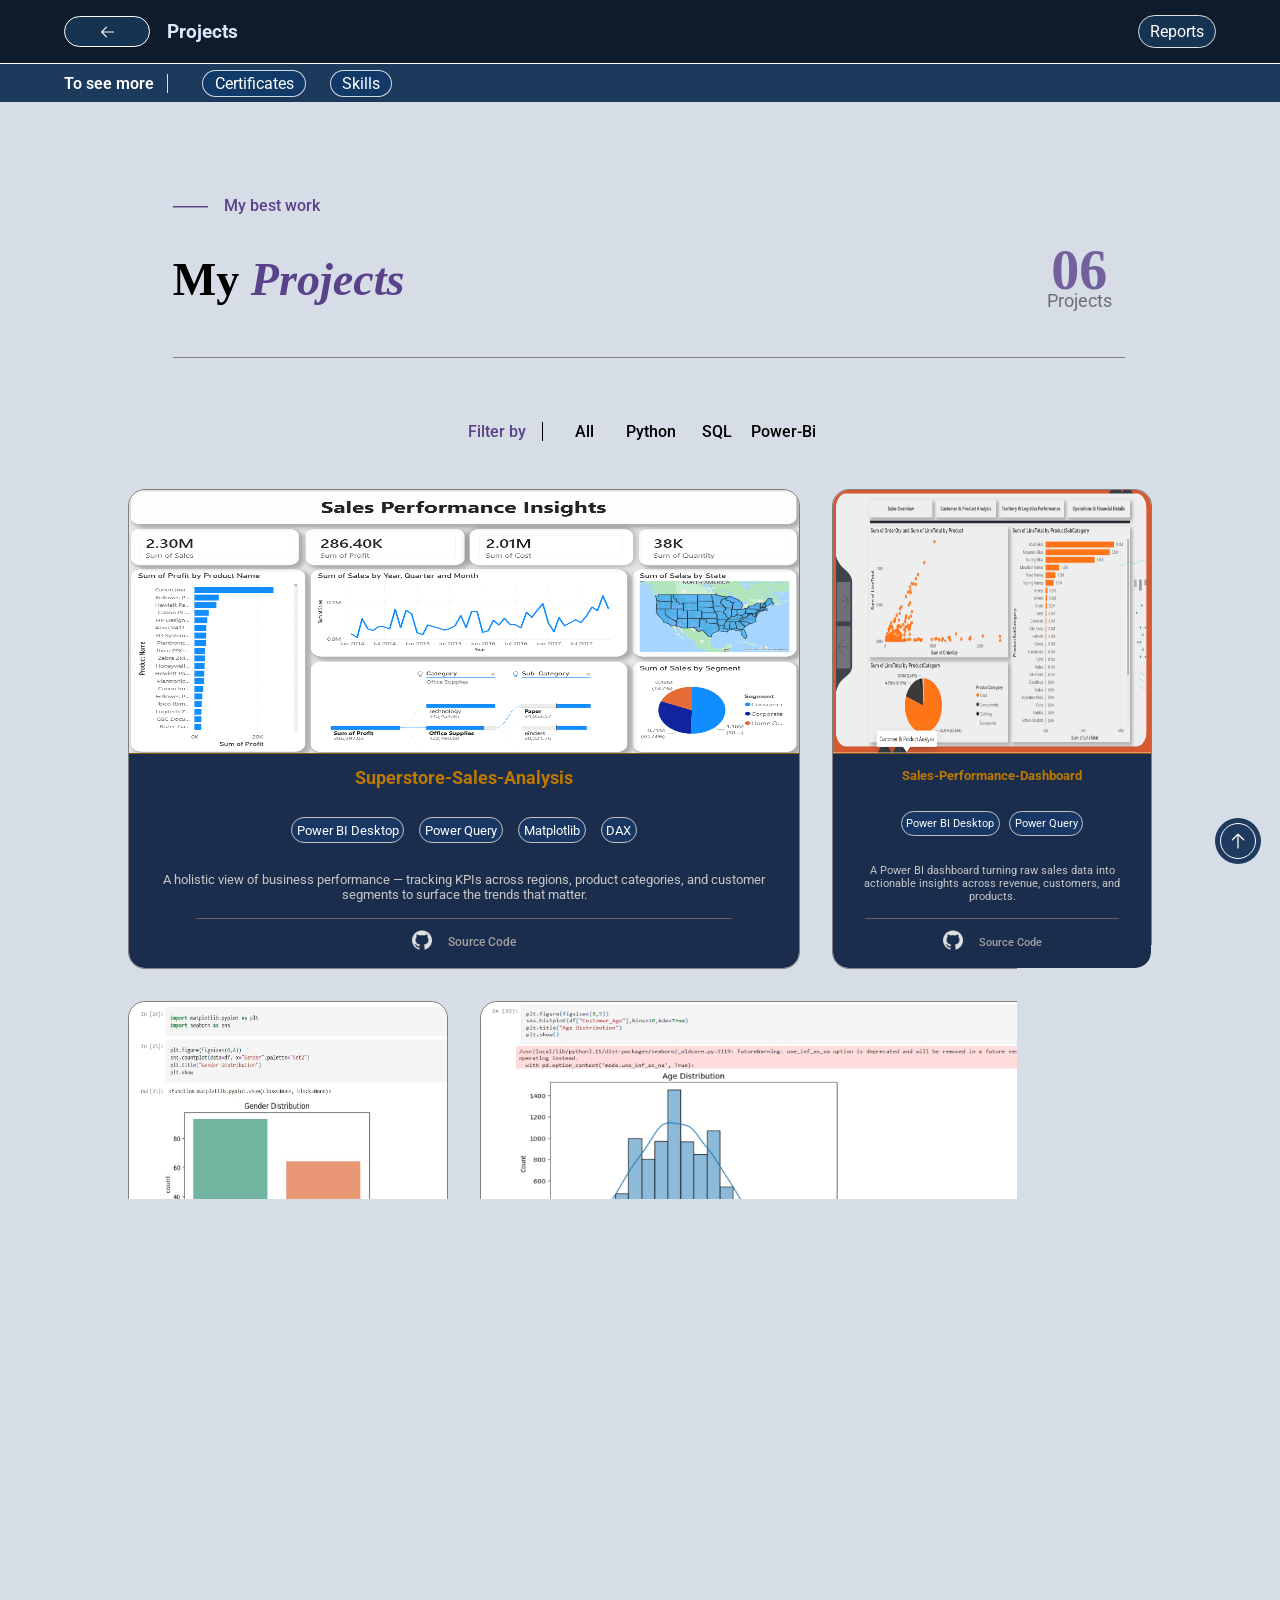
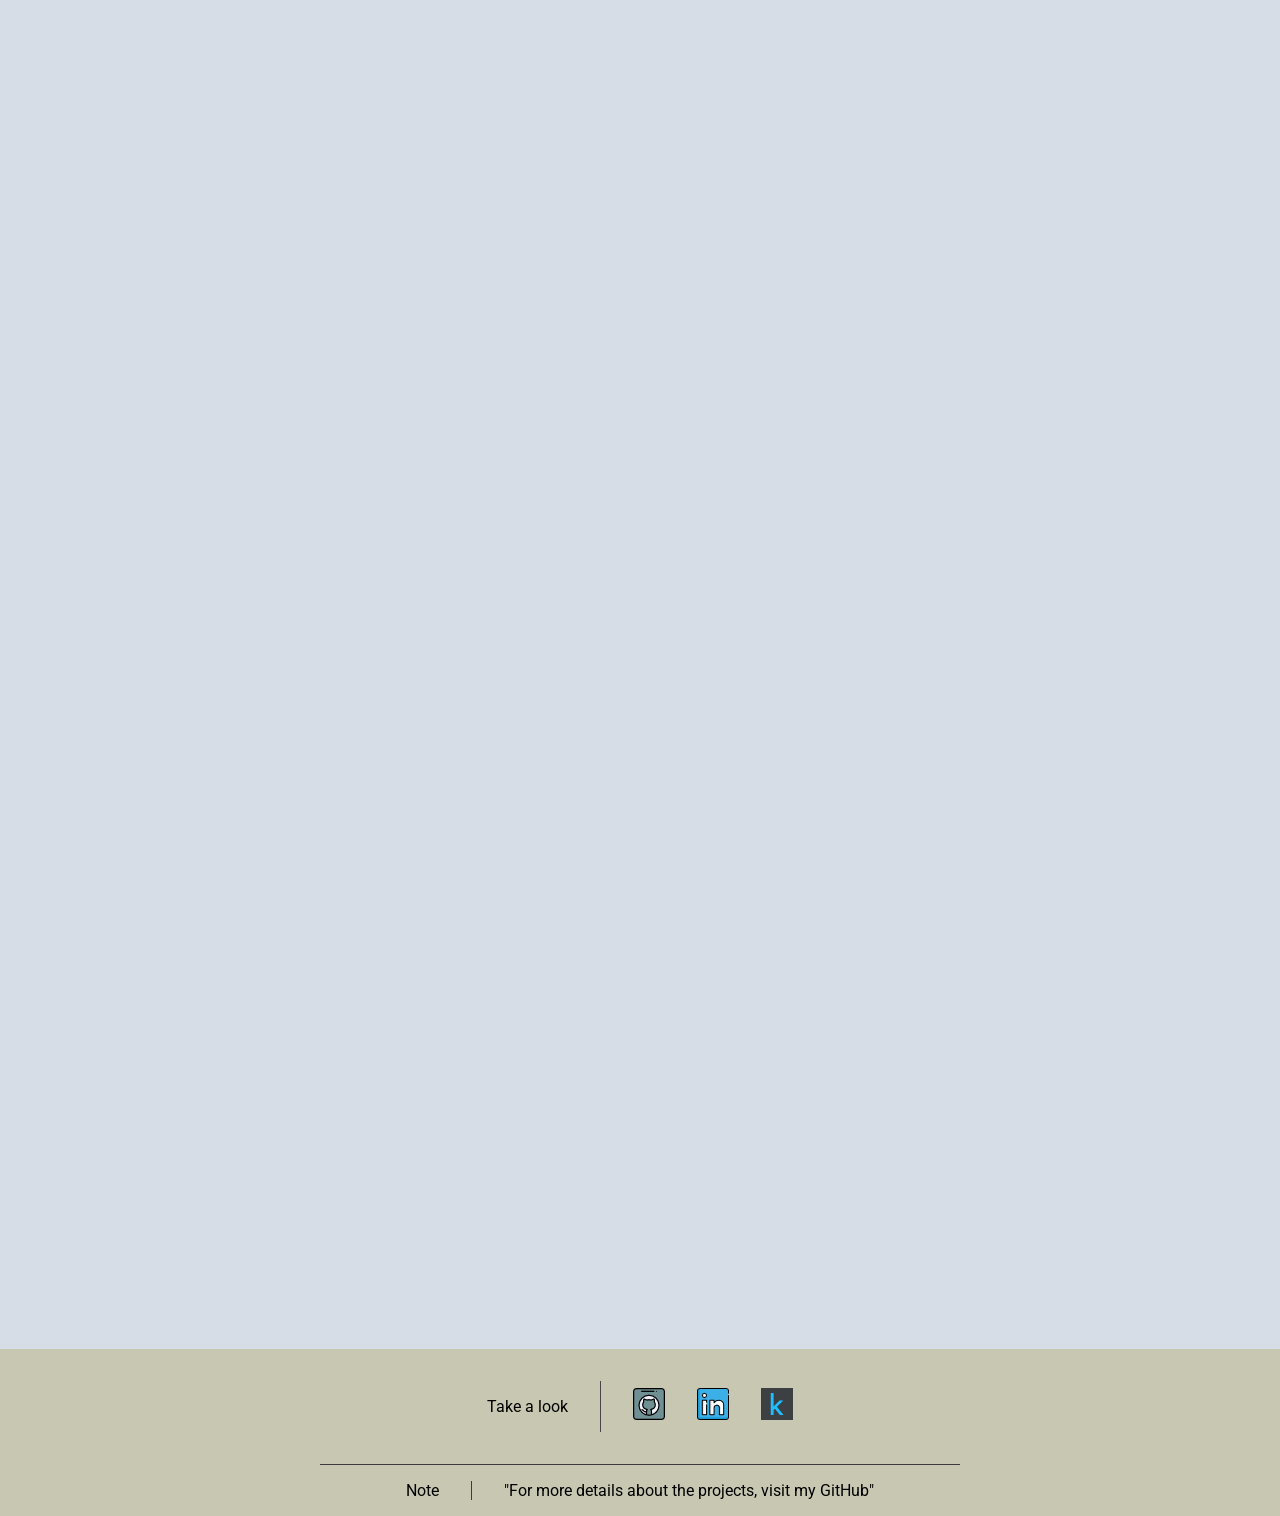
==== commit 41a3c48a: "Add files via upload" ====
--- a/projects.html
+++ b/projects.html
@@ -20,10 +20,12 @@
   <link
     href="https://fonts.googleapis.com/css2?family=Inter:ital,opsz,wght@0,14..32,100..900;1,14..32,100..900&display=swap"
     rel="stylesheet">
+  <link rel="stylesheet" href="../assets/css/keyframes.css">
   <link rel="stylesheet" href="css/projects-animations.css">
   <link rel="stylesheet" href="css/projects-style.css">
   <link rel="stylesheet" href="css/project-header.css">
-  <link rel="stylesheet" href="../home-page/css/base.css">
+  <link rel="stylesheet" href="../assets/css/base.css">
+  <link rel="stylesheet" href="../assets/css/floating-button.css">
   <link rel="stylesheet" href="css/project-general.css">
   <link rel="stylesheet" href="css/project-footer.css">
   <meta charset="UTF-8">
@@ -32,6 +34,17 @@
 </head>
 
 <body>
+  <a href="#sup-header">
+    <div class="floating-button">
+      <div class="inner-floating-button">
+        <svg xmlns="http://www.w3.org/2000/svg" width="20" height="20" fill="#ffffff" viewBox="0 0 256 256">
+          <path
+            d="M205.66,117.66a8,8,0,0,1-11.32,0L136,59.31V216a8,8,0,0,1-16,0V59.31L61.66,117.66a8,8,0,0,1-11.32-11.32l72-72a8,8,0,0,1,11.32,0l72,72A8,8,0,0,1,205.66,117.66Z">
+          </path>
+        </svg>
+      </div>
+    </div>
+  </a>
   <header class="header" id="header">
     <div class="main-header">
       <div class="left-side">
@@ -53,7 +66,7 @@
           <div class="report-container">
             <span>Reports</span>
           </div>
-          <img class="report-icon" src="../Certificates/Certificates-file-icons/tools-icon.gif" alt="Courses icon">
+          <img class="link-icons" src="icons/reports-icon.png" alt="Courses icon">
         </a>
       </div>
     </div>
@@ -65,13 +78,13 @@
       <a class="Certificates-link-container sup-links" href="../Certificates/Certificates.html">
         <div class="Certificates-container buttons-div">
           <p class="sup-links-text">Certificates</p>
-          <img class="link-icons" src="../Certificates/Certificates-file-icons/projects-icon.gif" alt="Projects icon">
+          <img class="link-icons" src="icons/cirtifiates-icon.png" alt="Projects icon">
         </div>
       </a>
       <a class="skills-link-container sup-links" href="../index.html#about">
         <div class="skills-container buttons-div">
           <p class="sup-links-text">Skills</p>
-          <img class="link-icons" src="../Certificates/Certificates-file-icons/skills-icon.gif" alt="Skills icon">
+          <img class="link-icons" src="../assets/icons/skiils-icon.png" alt="Skills icon">
         </div>
       </a>
     </div>
@@ -155,7 +168,7 @@
         </div>
         <div class="project-2 project-box little-box power-pi-box">
           <div class="project-thampnail">
-            <img class="thampnail-image" src="images/power-pi-image(2).png" alt="">
+            <img class="thampnail-image" src="images/power-pi-image-2.png" alt="">
             <div class="thampnail-info">
               <a class="thampnail-discription-button thampnail-buttons" href="">Full Reveiw</a>
               <a class="thampnail-gitub-button thampnail-buttons"
@@ -186,7 +199,7 @@
         </div>
         <div class="project-3 project-box little-box python-box">
           <div class="project-thampnail">
-            <img class="thampnail-image" src="" alt="">
+            <img class="thampnail-image" src="images/python-image.png" alt="">
             <div class="thampnail-info">
               <a class="thampnail-discription-button thampnail-buttons" href="">Full Reveiw</a>
               <a class="thampnail-gitub-button thampnail-buttons"
@@ -220,7 +233,7 @@
         </div>
         <div class="project-4 project-box python-box">
           <div class="project-thampnail">
-            <img class="thampnail-image" src="" alt="">
+            <img class="thampnail-image" src="images/python-image-2.png" alt="">
             <div class="thampnail-info">
               <a class="thampnail-discription-button thampnail-buttons" href="">Full Reveiw</a>
               <a class="thampnail-gitub-button thampnail-buttons"
@@ -252,7 +265,7 @@
         </div>
         <div class="project-5 project-box sql-box">
           <div class="project-thampnail">
-            <img class="thampnail-image" src="" alt="">
+            <img class="thampnail-image" src="images/sql-image.png" alt="">
             <div class="thampnail-info">
               <a class="thampnail-discription-button thampnail-buttons" href="">Full Reveiw</a>
               <a class="thampnail-gitub-button thampnail-buttons"
@@ -282,7 +295,7 @@
         </div>
         <div class="project-6 project-box little-box sql-box">
           <div class="project-thampnail">
-            <img class="thampnail-image" src="" alt="">
+            <img class="thampnail-image" src="images/sql-image-2.png" alt="">
             <div class="thampnail-info">
               <a class="thampnail-discription-button thampnail-buttons" href="">Full Reveiw</a>
               <a class="thampnail-gitub-button thampnail-buttons"
@@ -349,11 +362,18 @@
         <div class="report-box-project-1 report-box power-pi-report-box">
           <div class="title-box title-box-1">
             <label class="report-title" for="report-1">Superstore-Sales-Analysis / Power-Bi</label>
+            <svg xmlns="http://www.w3.org/2000/svg" width="32" height="32" fill="#000000" viewBox="0 0 256 256">
+              <path
+                d="M213.66,101.66l-80,80a8,8,0,0,1-11.32,0l-80-80A8,8,0,0,1,53.66,90.34L128,164.69l74.34-74.35a8,8,0,0,1,11.32,11.32Z">
+              </path>
+            </svg>
           </div>
           <div class="report-1-content report-content">
             <div class="video-box">
-              <video src="videos/power-pi-project-1.webm" autoplay playsinline preload="none"   loop  controls></video>
-
+              <video autoplay muted loop playsinline preload="none" controls>
+                <source src="videos/power-pi-project-1.webm" type="video/webm">
+                <source src="videos/power-pi-project-1.avi" type="video/x-msvideo">
+              </video>
             </div>
             <div class="discription-box">
               <div class="discription-part-1 discription-parts">
@@ -421,13 +441,13 @@
             <p class="parts-title">Tools Used</p>
             <div class="reources-container">
               <div class="inner-reources-container">
-                <div class="logo-box"><img class="power-pi-logo" src="icons/power-bi-logo.png" alt="">
+                <div class="logo-box"><img class="power-pi-logo" src="../assets/icons/power-bi-logo.png" alt="">
                   <span class="power-pi-tooltip logo-tooltip"></span>
                 </div>
                 <div class="logo-box"><img class="csv-logo" src="icons/CSV-logo.png" alt="">
                   <span class="csv-tooltip logo-tooltip"></span>
                 </div>
-                <div class="logo-box"><img class="excel-logo" src="icons/excel-logo.png" alt="">
+                <div class="logo-box"><img class="excel-logo" src="../assets/icons/excel-logo.png" alt="">
                   <span class="excel-tooltip logo-tooltip"></span>
                 </div>
                 <div class="logo-box"><img class="Kaggle-logo" src="icons/Kaggle-logo.png" alt="">
@@ -450,10 +470,18 @@
         <div class="report-box-project-2 report-box power-pi-report-box">
           <div class="title-box title-box-2">
             <label class="report-title" for="report-2">Sales-Performance-Dashboard / Power-Bi</label>
+            <svg xmlns="http://www.w3.org/2000/svg" width="32" height="32" fill="#000000" viewBox="0 0 256 256">
+              <path
+                d="M213.66,101.66l-80,80a8,8,0,0,1-11.32,0l-80-80A8,8,0,0,1,53.66,90.34L128,164.69l74.34-74.35a8,8,0,0,1,11.32,11.32Z">
+              </path>
+            </svg>
           </div>
           <div class="report-2-content report-content">
             <div class="video-box">
-              <video src="videos/power-pi-project-2.webm" autoplay playsinline preload="none"   loop  controls></video>
+              <video autoplay muted loop playsinline preload="none" controls>
+                <source src="videos/power-pi-project-2.webm" type="video/webm">
+                <source src="videos/power-pi-project-2.avi" type="video/x-msvideo">
+              </video>
 
             </div>
             <div class="discription-box">
@@ -511,7 +539,7 @@
             <div class="reources-container">
               <div class="inner-reources-container">
 
-                <div class="logo-box"><img class="power-pi-logo" src="icons/power-bi-logo.png" alt="">
+                <div class="logo-box"><img class="power-pi-logo" src="../assets/icons/power-bi-logo.png" alt="">
                   <span class="power-pi-tooltip logo-tooltip"></span>
                 </div>
                 <div class="logo-box"><img class="Kaggle-logo" src="icons/Kaggle-logo.png" alt="">
@@ -530,17 +558,25 @@
             </div>
           </div>
         </div>
-
+ 
 
 
 
         <div class="report-box-project-3 report-box python-report-box">
           <div class="title-box title-box-3">
             <label class="report-title" for="report-3">Decoding Bank Churn — A Behavioral Analysis</label>
+            <svg xmlns="http://www.w3.org/2000/svg" width="32" height="32" fill="#000000" viewBox="0 0 256 256">
+              <path
+                d="M213.66,101.66l-80,80a8,8,0,0,1-11.32,0l-80-80A8,8,0,0,1,53.66,90.34L128,164.69l74.34-74.35a8,8,0,0,1,11.32,11.32Z">
+              </path>
+            </svg>
           </div>
           <div class="report-3-content report-content">
             <div class="video-box">
-              <video src="videos/python-project-1.webm"autoplay playsinline preload="none"   loop  controls> </video>
+              <video autoplay muted loop playsinline preload="none" controls>
+                <source src="videos/python-project-1.webm" type="video/webm">
+                <source src="videos/python-project-1.avi" type="video/x-msvideo">
+              </video>
 
             </div>
             <div class="discription-box">
@@ -602,6 +638,11 @@
         <div class="report-box-project-4 report-box python-report-box">
           <div class="title-box title-box-4">
             <label class="report-title" for="report-4">Student-Admission-Records-python / Python</label>
+            <svg xmlns="http://www.w3.org/2000/svg" width="32" height="32" fill="#000000" viewBox="0 0 256 256">
+              <path
+                d="M213.66,101.66l-80,80a8,8,0,0,1-11.32,0l-80-80A8,8,0,0,1,53.66,90.34L128,164.69l74.34-74.35a8,8,0,0,1,11.32,11.32Z">
+              </path>
+            </svg>
           </div>
 
 
@@ -609,7 +650,10 @@
 
           <div class="report-4-content report-content">
             <div class="video-box">
-              <video src="videos/python-project-2.webm"autoplay playsinline preload="none"   loop  controls></video>
+              <video autoplay muted loop playsinline preload="none" controls>
+                <source src="videos/python-project-2.webm" type="video/webm">
+                <source src="videos/python-project-2.avi" type="video/x-msvideo">
+              </video>
 
             </div>
             <div class="discription-box">
@@ -672,10 +716,18 @@
         <div class="report-box-project-5 report-box sql-report-box">
           <div class="title-box title-box-5">
             <label class="report-title" for="report-5">SQL Analytics Toolkit / SQL</label>
+            <svg xmlns="http://www.w3.org/2000/svg" width="32" height="32" fill="#000000" viewBox="0 0 256 256">
+              <path
+                d="M213.66,101.66l-80,80a8,8,0,0,1-11.32,0l-80-80A8,8,0,0,1,53.66,90.34L128,164.69l74.34-74.35a8,8,0,0,1,11.32,11.32Z">
+              </path>
+            </svg>
           </div>
           <div class="report-5-content report-content">
             <div class="video-box">
-              <video src="videos/sql-project-1.webm" autoplay playsinline preload="none"   loop  controls></video>
+              <video autoplay muted loop playsinline preload="none" controls>
+                <source src="videos/sql-project-1.webm" type="video/webm">
+                <source src="videos/sql-project-1.avi" type="video/x-msvideo">
+              </video>
             </div>
             <div class="discription-box">
               <div class="discription-part-1 discription-parts">
@@ -761,10 +813,18 @@
         <div class="report-box-project-6 report-box sql-report-box">
           <div class="title-box title-box-6">
             <label class="report-title" for="report-6">Business-Performance-SQL / SQL</label>
+            <svg xmlns="http://www.w3.org/2000/svg" width="32" height="32" fill="#000000" viewBox="0 0 256 256">
+              <path
+                d="M213.66,101.66l-80,80a8,8,0,0,1-11.32,0l-80-80A8,8,0,0,1,53.66,90.34L128,164.69l74.34-74.35a8,8,0,0,1,11.32,11.32Z">
+              </path>
+            </svg>
           </div>
           <div class="report-6-content report-content">
             <div class="video-box">
-              <video src="videos/sql-project-1.webm"autoplay playsinline preload="none"  loop  controls></video>
+              <video autoplay muted loop playsinline preload="none" controls>
+                <source src="videos/sql-project-2.webm" type="video/webm">
+                <source src="videos/sql-project-2.avi" type="video/x-msvideo">
+              </video>
 
             </div>
             <div class="discription-box">
@@ -864,14 +924,13 @@
           <p>Take a look</p>
         </div>
         <a href="https://github.com/hossam-ayman72" target="_blank" rel="noopener noreferrer"><img
-            class="github-footer-icon first-footer-part-icons" src="Certificates-file-icons/github-icon-footer.png"
+            class="github-footer-icon first-footer-part-icons" src="../assets/icons/github-icon-footer-cert.png"
             alt=""></a>
         <a href="https://www.linkedin.com/in/hossam-ayman-841728368?utm_source=share_via&utm_content=profile&utm_medium=member_android"
           target="_blank" rel="noopener noreferrer"><img class="linkedin-footer-icon first-footer-part-icons"
-            src="Certificates-file-icons/linkedin-icon-footer.png" alt=""></a>
+            src="../assets/icons/linkedin-icon-footer-cert.png" alt=""></a>
         <a href="https://www.kaggle.com/hosamyy" target="_blank" rel="noopener noreferrer"><img
-            class="kaggle-footer-icon first-footer-part-icons" src="Certificates-file-icons/kaggle-icon-footer.jpg"
-            alt=""></a>
+            class="kaggle-footer-icon first-footer-part-icons" src="../assets/icons/kaggle-icon-footer.jpg" alt=""></a>
       </div>
       <div class="last-footer-part">
         <div class="note-container">
@@ -884,4 +943,4 @@
   </footer>
 </body>
 
-</html>+</html>
--- a/assets/css/keyframes.css
+++ b/assets/css/keyframes.css
@@ -0,0 +1,85 @@
+@keyframes fadeInDown {
+  0% {
+    opacity: 0;
+    transform: translateY(-1.875rem);
+  }
+  100% {
+    opacity: 1;
+    transform: translateY(0);
+  }
+}
+
+@keyframes fadeInLeft {
+  0% {
+    opacity: 0;
+    transform: translateX(-3.125rem);
+  }
+  100% {
+    opacity: 1;
+    transform: translateX(0);
+  }
+}
+
+@keyframes fadeInRight {
+  0% {
+    opacity: 0;
+    transform: translateX(3.125rem);
+  }
+  100% {
+    opacity: 1;
+    transform: translateX(0);
+  }
+}
+
+@keyframes fadeInUp {
+  0% {
+    opacity: 0;
+    transform: translateY(1.875rem);
+  }
+  100% {
+    opacity: 1;
+    transform: translateY(0);
+  }
+}
+
+@keyframes scaleIn {
+  0% {
+    opacity: 0;
+    transform: scale(0.85);
+  }
+  100% {
+    opacity: 1;
+    transform: scale(1);
+  }
+}
+
+@keyframes appear {
+  0% {
+    opacity: 0;
+    transform: scale(0.8);
+  }
+  100% {
+    opacity: 1;
+    transform: scale(1);
+  }
+}
+
+@keyframes dowen-appear {
+  0% {
+    bottom: 10%;
+    scale: 0.7;
+    opacity: 0.5;
+  }
+
+  50% {
+    bottom: -30%;
+    scale: 0.9;
+    opacity: 0.8;
+  }
+
+  100% {
+    bottom: -60%;
+    scale: 1;
+    opacity: 1;
+  }
+}
--- a/css/projects-animations.css
+++ b/css/projects-animations.css
@@ -0,0 +1,118 @@
+@keyframes fadeInDown-2 {
+  0% {
+    opacity: 0;
+    transform: translateY(-2rem);
+  }
+  100% {
+    opacity: 1;
+    transform: translateY(0);
+  }
+}
+
+.home-page-link {
+  animation: fadeInLeft 0.8s ease-in-out;
+}
+
+.page-name {
+  animation: fadeInLeft 1.2s ease-in-out;
+}
+
+.report-link-container {
+  animation: fadeInRight 1.2s ease-in-out;
+}
+.sup-header-text {
+  animation: fadeInLeft 0.6s ease-in-out;
+}
+.Certificates-link-container {
+  animation: fadeInLeft 0.8s ease-in-out;
+}
+
+.skills-link-container {
+  animation: fadeInLeft 1.2s ease-in-out;
+}
+
+.intro-row {
+  animation: fadeInUp 0.6s ease-in-out;
+}
+
+.upper-box {
+  animation: fadeInLeft 1s ease-in-out;
+}
+
+h1 {
+  animation: fadeInLeft 1.4s ease-in-out;
+}
+
+h3{
+  animation: fadeInUp 0.9s ease-in-out;
+}
+
+
+.projects-nums {
+  animation: fadeInRight 1.4s ease-in-out;
+}
+
+.filter-box,
+.reports-filter-container {
+  animation: fadeInUp 1.4s ease-in-out;
+}
+
+.project-box {
+  animation: fadeInUp 0.6s ease-in-out;
+}
+.little-box {
+  animation: fadeInUp 0.8s ease-in-out;
+}
+
+.project-title {
+  animation: fadeInUp 1.2s ease-in-out;
+}
+
+.project-tools {
+  animation: fadeInUp 1.4s ease-in-out;
+}
+
+.project-description {
+  animation: fadeInUp 1.5s ease-in-out;
+}
+
+.github-icon {
+  animation: fadeInUp 1.6s ease-in-out;
+}
+
+.project-source p {
+  animation: fadeInUp 1.9s ease-in-out;
+}
+
+.thampnail-discription-button {
+  animation: fadeInUp 1.2s ease-in-out;
+}
+.thampnail-gitub-button {
+  animation: fadeInUp 1.4s ease-in-out;
+}
+
+.report-content {
+  animation: fadeInDown-2 0.5s ease-in-out;
+}
+
+.title-box-1 {
+  animation: fadeInUp 0.6s ease-in-out;
+}
+
+.title-box-2 {
+  animation: fadeInUp 0.8s ease-in-out;
+}
+
+.title-box-3 {
+  animation: fadeInUp 1s ease-in-out;
+}
+.title-box-4 {
+  animation: fadeInUp 1.2s ease-in-out;
+}
+.title-box-5 {
+  animation: fadeInUp 1.4s ease-in-out;
+}
+.title-box-6 {
+  animation: fadeInUp 1.6s ease-in-out;
+}
+
--- a/css/projects-style.css
+++ b/css/projects-style.css
@@ -0,0 +1,843 @@
+main {
+  width: 100%;
+  height: fit-content;
+}
+
+.intro-section {
+  width: 100%;
+  height: fit-content;
+  display: flex;
+  padding-top: 5rem;
+  justify-content: center;
+}
+.inner-intro-section {
+  position: relative;
+  top: 20%;
+  width: 100%;
+  height: fit-content;
+  display: flex;
+  justify-content: center;
+}
+.intro-row {
+  position: relative;
+  display: flex;
+  justify-content: space-between;
+  align-items: center;
+  padding: 0 10%;
+  gap: 5%;
+  width: 93%;
+  max-width: 94%;
+  height: 11rem;
+}
+
+.intro-row::before {
+  position: absolute;
+  bottom: 0;
+  content: "";
+  width: 80%;
+  height: 0.1rem;
+  background: gray;
+}
+
+.h1-box {
+  display: flex;
+  flex-direction: column;
+  justify-content: center;
+}
+.projects-nums {
+  display: inline-block;
+}
+
+.upper-box {
+  flex-wrap: nowrap;
+}
+.upper-text {
+  font-weight: 500;
+  position: relative;
+  margin: 0;
+  font-family: "Inter", Roboto, Arial, Helvetica, sans-serif;
+  color: #59428a;
+  font-weight: 500;
+}
+
+.upper-text::before {
+  content: "_____";
+  position: relative;
+  color: #59428a;
+  top: -0.3rem;
+  padding-right: 1rem;
+}
+h1 {
+  font-size: clamp(2.6rem, 3.6vw, 3.7rem);
+  font-family: none;
+}
+h1 span {
+  font-family: "Playfair Display", serif;
+  font-style: italic;
+  color: #59428a;
+}
+h2 {
+  font-size: clamp(3.3rem, 4.5vw, 3.5rem);
+  color: rgba(89, 66, 138, 0.8);
+  font-family: "Playfair Display", serif;
+}
+.projects-nums {
+  position: relative;
+  display: flex;
+  flex-direction: column;
+  align-items: center;
+}
+.projects-nums span {
+  position: absolute;
+  top: 63%;
+  font-size: 1.1rem;
+  opacity: 0.5;
+  font-family: "Inter", Roboto, Arial, Helvetica, sans-serif;
+}
+
+.filter-box,
+.reports-filter-container {
+  width: 80%;
+  display: flex;
+  align-items: center;
+  justify-content: center;
+  flex-wrap: nowrap;
+  padding-bottom: 2rem;
+  gap: 1.3%;
+}
+
+.filter-box p,
+.filter-text {
+  font-weight: 500;
+  padding-right: 1rem;
+  border-right: 0.1rem solid black;
+  color: #59428a;
+  text-wrap: nowrap;
+}
+
+.filter-box-buttons {
+  display: flex;
+  align-items: center;
+  justify-content: center;
+  gap: 1%;
+}
+.label-box,
+.label-report-box {
+  display: flex;
+  align-items: center;
+  justify-content: center;
+  width: 4rem;
+  position: relative;
+  cursor: pointer;
+}
+
+.label-box label,
+.label-report-box label {
+  cursor: pointer;
+  width: 4rem;
+  display: flex;
+  justify-content: center;
+  font-weight: 500;
+  text-wrap: nowrap;
+  transition: all 0.2s ease-in-out;
+}
+
+.label-box label:hover,
+.label-report-box label:hover {
+  transform: scale(1.1);
+  color: #6c63ff;
+}
+.label-box::before,
+.label-report-box::before {
+  content: "";
+  position: absolute;
+  bottom: -10%;
+  left: 0;
+  width: 0;
+  height: 0.1rem;
+  transition: width 0.2s ease-in-out;
+}
+
+.label-box:hover::before,
+.label-report-box:hover::before {
+  width: 100%;
+}
+
+.all-label-box::before,
+.all-lebel-report-box::before {
+  background: linear-gradient(to right, #20498a, rgb(32, 27, 130), #3167bf);
+}
+
+.all-label-box label:hover,
+.all-lebel-report-box label:hover {
+  color: #3167bf;
+}
+
+.sql-label-box::before,
+.sql-lebel-report-box::before {
+  background: linear-gradient(to right, #be7c0b, #543809, #84570b);
+}
+
+.sql-label-box label:hover,
+.sql-lebel-report-box label:hover {
+  color: #84570b;
+}
+
+.python-label-box::before,
+.python-lebel-report-box::before {
+  background: linear-gradient(to right, #433dad, #6c63ff, #1d1699);
+}
+
+.python-label-box label:hover,
+.python-lebel-report-box label:hover {
+  color: #6c63ff;
+}
+.power-pi-label-box::before,
+.power-pi-lebel-report-box::before {
+  background: linear-gradient(
+    to right,
+    rgb(213, 223, 20),
+    rgb(196, 206, 3),
+    rgb(109, 114, 14)
+  );
+}
+
+.power-pi-label-box label:hover,
+.power-pi-lebel-report-box label:hover {
+  color: rgb(93, 97, 11);
+}
+
+input[type="radio"] {
+  display: none;
+}
+
+.projects-section #python:checked ~ .inner-projects-section .project-box,
+.projects-section #sql:checked ~ .inner-projects-section .project-box,
+.projects-section #all:checked ~ .inner-projects-section .project-box,
+.projects-section #power-pi:checked ~ .inner-projects-section .project-box {
+  display: none;
+}
+
+.projects-section #python:checked ~ .inner-projects-section .python-box {
+  display: block;
+}
+
+.projects-section #sql:checked ~ .inner-projects-section .sql-box {
+  display: block;
+}
+
+.projects-section #power-pi:checked ~ .inner-projects-section .power-pi-box {
+  display: block;
+}
+
+.projects-section #all:checked ~ .inner-projects-section .project-box {
+  display: block;
+}
+.projects-section,
+.reports-section {
+  position: relative;
+  display: flex;
+  flex-direction: column;
+  align-items: center;
+  width: 100%;
+  height: fit-content;
+  padding: 3rem 0;
+}
+.projects-section::before {
+  content: "";
+  position: absolute;
+  bottom: 0;
+  width: 85%;
+  height: 0.1rem;
+  background: linear-gradient(to right, #433dad, #161434, #1f65b9);
+}
+.inner-projects-section {
+  display: grid;
+  grid-template-columns: repeat(3, 1fr);
+  gap: 2rem;
+  width: 80%;
+  height: fit-content;
+  margin: 0 auto;
+  margin: 0 5%;
+}
+
+.project-box:nth-child(1) {
+  grid-column: span 2;
+}
+.project-box:nth-child(2) {
+  grid-column: span 1;
+}
+
+.project-box:nth-child(3) {
+  grid-column: span 1;
+}
+.project-box:nth-child(4) {
+  grid-column: span 2;
+}
+
+.project-box:nth-child(5) {
+  grid-column: span 2;
+}
+.project-box:nth-child(6) {
+  grid-column: span 1;
+}
+
+.project-box {
+  height: 30rem;
+  display: flex;
+  flex-direction: column;
+  align-items: center;
+  border: 0.1rem solid gray;
+  border-radius: 17px;
+  transition: all 0.2s ease-in-out;
+  overflow: hidden;
+}
+
+.project-box:hover {
+  box-shadow: 0.4rem 0.4rem 10px rgba(79, 57, 124, 0.7);
+  border: 0.1rem solid #4f397c;
+}
+
+.project-box:hover .thampnail-image {
+  transform: scale(1.1);
+}
+
+.inner-projects-section .little-box p {
+  font-size: 0.7rem;
+}
+
+.inner-projects-section .little-box .project-title p {
+  font-size: clamp(0.8rem, 1vw, 0.9rem);
+}
+.project-thampnail {
+  position: relative;
+  overflow: hidden;
+  width: 100%;
+  height: 55%;
+  border-top-left-radius: 15px;
+  border-top-right-radius: 15px;
+  display: flex;
+  justify-content: center;
+}
+.thampnail-image {
+  width: 100%;
+  transition: transform 0.3s ease-in-out;
+}
+.thampnail-info {
+  display: flex;
+  align-items: center;
+  justify-content: center;
+  gap: 5%;
+  flex-wrap: nowrap;
+  position: absolute;
+  inset: 0;
+  width: 100%;
+  height: 100%;
+  background-color: rgba(26, 45, 76, 0.5);
+  visibility: hidden;
+  opacity: 0;
+  transition: all 0.2s ease-in-out;
+}
+.project-box:hover .thampnail-info {
+  visibility: visible;
+  opacity: 1;
+}
+.thampnail-buttons {
+  background: linear-gradient(to right, #122036, #233e69, #284677);
+  font-size: clamp(0.7rem, 1vw, 1rem);
+  padding: 0.3rem;
+  border-radius: 1.2rem;
+  color: white;
+  font-family: "Inter", Roboto, Arial, Helvetica, sans-serif;
+  font-weight: 300;
+  text-decoration: none;
+  border: 0.1rem solid #a1a1a1;
+  transition: all 0.2s ease-in-out;
+}
+
+.thampnail-buttons:hover {
+  scale: 1.06;
+  background: linear-gradient(to right, #284677, #233e69, #122036);
+}
+
+.project-info {
+  display: flex;
+  flex-direction: column;
+  align-items: center;
+  justify-content: space-around;
+  background-color: #1a2d4c;
+  height: 45%;
+  border-bottom-left-radius: 15px;
+  border-bottom-right-radius: 15px;
+  border-top: 0.1rem solid #84570b;
+}
+.project-info p {
+  margin: 0;
+}
+.project-title p {
+  font-weight: 700;
+  font-size: clamp(0.8rem, 1.5vw, 1.1rem);
+  font-family: "Inter", Roboto, Arial, Helvetica, sans-serif;
+  color: #bd7800;
+}
+
+.project-tools {
+  display: flex;
+  align-items: center;
+  justify-content: center;
+  gap: 5%;
+  font-family: "Inter", Roboto, Arial, Helvetica, sans-serif;
+}
+
+.project-tools p {
+  background-color: rgba(24, 62, 118, 0.6);
+  color: #ffffff;
+  font-size: clamp(0.7rem, 1vw, 1rem);
+  padding: 0.3rem;
+  border-radius: 2rem;
+  border: 0.1rem solid rgb(194, 194, 194);
+  text-wrap: nowrap;
+}
+
+.project-description {
+  position: relative;
+  display: flex;
+  justify-content: center;
+  padding: 0 5%;
+  font-size: clamp(0.7rem, 1vw, 1rem);
+}
+.project-description p {
+  text-align: center;
+  color: rgb(200, 200, 200);
+  font-family: "Inter", Roboto, Arial, Helvetica, sans-serif;
+}
+.project-description::before {
+  content: "";
+  width: 80%;
+  position: absolute;
+  bottom: -1rem;
+  height: 0.01rem;
+  background: rgb(101, 101, 101);
+}
+.project-source {
+  display: flex;
+  justify-content: center;
+  align-items: center;
+  gap: 1rem;
+}
+.github-icon {
+  width: 20px;
+  transition: scale 0.2s ease-in-out;
+}
+
+.github-icon:hover {
+  scale: 1.1;
+}
+.project-source P {
+  font-size: clamp(0.5rem, 0.9vw, 0.8rem);
+  position: relative;
+  transition: scale 0.2s ease-in-out;
+}
+
+.project-source P::before {
+  position: absolute;
+  bottom: 0;
+  left: 0;
+  content: "";
+  height: 0.07rem;
+  width: 0;
+  background: linear-gradient(to right, whitesmoke, white, gray);
+  z-index: 1;
+  transition: width 0.2s ease-in-out;
+}
+.project-source P:hover::before {
+  width: 100%;
+}
+
+.project-source P:hover {
+  scale: 1.1;
+}
+.project-source a {
+  text-decoration: none;
+  color: rgb(161, 161, 161);
+  font-weight: 500;
+}
+.reports-section {
+  margin: 0 auto;
+}
+h3 {
+  font-size: clamp(2.1rem, 2.9vh, 2.4rem);
+  font-family: "Playfair Display", serif;
+  color: #5851d8;
+  margin-bottom: 4.3rem;
+}
+
+.inner-report-section {
+  width: 95%;
+  display: flex;
+  flex-direction: column;
+  align-items: center;
+  height: fit-content;
+  min-height: 20rem;
+  gap: 3rem;
+}
+.reports-section input[type="checkbox"] {
+  display: none;
+}
+
+.report-box {
+  display: flex;
+  flex-direction: column;
+  align-items: center;
+  width: 95%;
+}
+.reports-filter-container {
+  position: relative;
+}
+.title-box {
+  position: relative;
+  display: flex;
+  align-items: center;
+  justify-content: center;
+  height: fit-content;
+  gap: 1rem;
+  margin-bottom: 0.9rem;
+  border: 0.1rem solid gray;
+  border-radius: 1.6rem;
+  padding: 0.3rem 0.6rem;
+  text-wrap: nowrap;
+  overflow: hidden;
+}
+
+.title-box::before {
+  content: "";
+  position: absolute;
+  left: 0;
+  height: 100%;
+  width: 0;
+  bottom: 0;
+  z-index: -1;
+  background: linear-gradient(135deg, #6c63ff, #3b82f6, #06b6d4);
+  transition: all 0.2s ease-out;
+}
+.title-box:focus::before {
+  width: 100%;
+}
+.title-box:hover::before {
+  width: 100%;
+}
+
+.report-title {
+  font-family: "Inter", Roboto, Arial, Helvetica, sans-serif;
+  font-size: clamp(0.95rem, 2vw, 1.7rem);
+  color: #1a2d4c;
+  cursor: pointer;
+  transition: all 0.3s ease-in-out;
+}
+
+.title-box:hover .report-title {
+  color: #f0eeff;
+  scale: 1.01;
+}
+.title-box:hover svg {
+  fill: #ffffff;
+}
+
+.title-box svg {
+  transition: fill 0.3s ease-out;
+}
+.title-box:hover {
+  border-color: #e89a0a;
+}
+
+.report-content {
+  display: flex;
+  flex-direction: column;
+  align-items: center;
+  display: none;
+  height: fit-content;
+  gap: 2rem;
+  width: 87%;
+  background-color: #1a2d4c;
+  overflow: hidden;
+  border-radius: 1.5rem;
+  border: 0.2rem solid #3b82f6;
+  padding: 3% 5%;
+}
+
+.report-content a {
+  text-decoration: none;
+  color: rgb(176, 176, 176);
+  font-family: "Inter", Roboto, Arial, Helvetica, sans-serif;
+}
+
+.video-box {
+  position: relative;
+  width: 31rem;
+  height: 14rem;
+  margin-top: 4px;
+  border: 0.2rem solid #06b6d4;
+  border-radius: 12px;
+  display: flex;
+  flex-direction: column;
+  align-items: center;
+}
+
+.video-box::before {
+  content: "";
+  position: absolute;
+  bottom: -10%;
+  width: 34rem;
+  height: 0.1222rem;
+  background: linear-gradient(to right, #6c63ff, #59428a, #1f65b9);
+}
+
+.video-box video {
+  height: 100%;
+  width: 100%;
+  object-fit: cover;
+  border-radius: 12px;
+}
+
+.discription-box {
+  width: 100%;
+  position: relative;
+  display: flex;
+  flex-direction: column;
+  align-items: center;
+}
+.discription-box::before {
+  content: "";
+  position: absolute;
+  bottom: 0;
+  width: 80%;
+  height: 0.1222rem;
+  background: linear-gradient(to right, #6c63ff, #59428a, #1f65b9);
+}
+.discription-parts {
+  text-align: center;
+  color: #c09442;
+  line-height: 1.6rem;
+}
+
+.parts-title {
+  font-size: clamp(1.2rem, 1.3vw, 1.3rem);
+  font-weight: 500;
+  color: #06b6d4;
+}
+
+.discription-part-3 {
+  line-height: 1.3rem;
+}
+.links-box {
+  display: flex;
+  align-items: center;
+  flex-direction: column;
+  gap: 2rem;
+}
+.links-parts {
+  display: flex;
+  align-items: center;
+  justify-content: center;
+  gap: clamp(5rem, 9vw, 9rem);
+}
+
+.report-box-project-3 .links-parts {
+  flex-wrap: wrap;
+}
+
+.link-container {
+  display: flex;
+  align-items: center;
+  gap: 0.4rem;
+}
+.sql-links-box p {
+  font-size: clamp(1.1rem, 1.2vw, 1.2rem);
+  font-weight: 500;
+  color: #9953c4;
+}
+
+.sql-links {
+  display: flex;
+  align-items: center;
+  justify-content: center;
+  gap: 1.8rem;
+}
+
+.reources-container {
+  display: flex;
+  align-items: center;
+  justify-content: center;
+  height: 7rem;
+  width: 90%;
+  background-color: white;
+  border: 0.2rem solid #06b6d4;
+  border-radius: 12px;
+  overflow: hidden;
+}
+
+.inner-reources-container {
+  display: flex;
+  align-items: center;
+  justify-content: space-around;
+  min-width: 90%;
+  flex-shrink: 0;
+  height: 7rem;
+  padding: 2% 1rem 2% 1rem;
+  box-sizing: border-box;
+}
+
+.logo-box {
+  position: relative;
+  display: flex;
+  flex-direction: column;
+  align-items: center;
+}
+
+.logo-box img {
+  width: clamp(3rem, 5vw, 7rem);
+}
+.logo-box .power-pi-logo {
+  width: clamp(5rem, 7vw, 8rem);
+}
+
+.reources-box {
+  display: flex;
+  align-items: center;
+  justify-content: center;
+  width: fit-content;
+  height: clamp(3rem, 4.6vw, 4.2rem);
+  font-size: clamp(0.8rem, 1.1vw, 1.1rem);
+  font-weight: 500;
+  border: 0.2rem solid #0663d4;
+  padding: 0.3rem;
+  background-color: #06b6d4;
+  border-radius: 4px;
+  font-family: "Inter", Roboto, Arial, Helvetica, sans-serif;
+  overflow: hidden;
+}
+
+.reources-box p {
+  background: linear-gradient(to right, #1c0a00, #6b3a2a, #92400e);
+  background-clip: text;
+  -webkit-text-fill-color: transparent;
+}
+
+.reports-section #report-1:checked ~ .inner-report-section .report-1-content {
+  display: flex;
+}
+
+.reports-section #report-2:checked ~ .inner-report-section .report-2-content {
+  display: flex;
+}
+
+.reports-section #report-3:checked ~ .inner-report-section .report-3-content {
+  display: flex;
+}
+
+.reports-section #report-4:checked ~ .inner-report-section .report-4-content {
+  display: flex;
+}
+
+.reports-section #report-5:checked ~ .inner-report-section .report-5-content {
+  display: flex;
+}
+
+.reports-section #report-6:checked ~ .inner-report-section .report-6-content {
+  display: flex;
+}
+
+.reports-section #all-report:checked ~ .inner-report-section .report-box,
+.reports-section #power-pi-report:checked ~ .inner-report-section .report-box,
+.reports-section #python-report:checked ~ .inner-report-section .report-box,
+.reports-section #sql-report:checked ~ .inner-report-section .report-box {
+  display: none;
+}
+
+.reports-section #all-report:checked ~ .inner-report-section .report-box {
+  display: flex;
+}
+.reports-section
+  #power-pi-report:checked
+  ~ .inner-report-section
+  .power-pi-report-box {
+  display: flex;
+}
+.reports-section
+  #python-report:checked
+  ~ .inner-report-section
+  .python-report-box {
+  display: flex;
+}
+.reports-section #sql-report:checked ~ .inner-report-section .sql-report-box {
+  display: flex;
+}
+
+@media (max-width: 480px) {
+  .filter-box,
+  .reports-filter-container {
+    width: 90%;
+    gap: 0.5%;
+  }
+  .report-title {
+    font-weight: 500;
+  }
+  .inner-projects-section {
+    width: 90%;
+  }
+
+  .inner-projects-section {
+    grid-template-columns: repeat(1, 1fr);
+  }
+  .project-box:nth-child(n) {
+    grid-column: span 1;
+  }
+
+  .report-content {
+    width: 100%;
+  }
+
+  .video-box {
+    width: 100%;
+  }
+
+  .report-box-project-3 .video-box {
+    object-position: left;
+  }
+
+  .report-box-project-3 .inner-reources-container,
+  .report-box-project-4 .inner-reources-container {
+    gap: 0.5rem;
+  }
+
+  .sql-links {
+    flex-direction: column;
+  }
+  
+}
+
+@media (min-width: 700px) and (max-width: 1050px) {
+  .report-title {
+    font-weight: 500;
+    font-size: 1.4rem;
+  }
+
+  .filter-box,
+  .reports-filter-container {
+    font-size: 1.4rem;
+    gap: 2%;
+  }
+}
+
+@media (min-width: 480.1px) and (max-width: 1240px) {
+  .inner-projects-section {
+    grid-template-columns: repeat(1, 1fr);
+  }
+  .project-box:nth-child(n) {
+    grid-column: span 1;
+  }
+
+  .report-title {
+    font-weight: 500;
+  }
+}
--- a/css/project-header.css
+++ b/css/project-header.css
@@ -0,0 +1,227 @@
+.header {
+  display: flex;
+  flex-direction: column;
+  align-items: center;
+  position: fixed;
+  top: 0;
+  left: 0;
+  right: 0;
+  z-index: 1000;
+  padding: 0 6%;
+}
+
+.main-header {
+  display: flex;
+  align-items: center;
+  justify-content: space-between;
+  position: fixed;
+  top: 0;
+  right: 0;
+  left: 0;
+  background-color: #0d1b2a;
+  height: 4rem;
+  padding: 0 5%;
+  max-width: 100%;
+  border-bottom: 0.08rem solid white;
+}
+
+.left-side {
+  display: flex;
+  gap: 1.0625rem;
+  align-items: center;
+  animation: fadeInLeft 0.7s ease-out 0.2s both;
+}
+
+.home-page-container {
+  display: flex;
+  align-items: center;
+  justify-content: center;
+  padding: clamp(0.1rem, 0.2vw, 0.3rem);
+  font-size: clamp(0.7rem, 0.8vw, 1.1rem);
+  background-color: rgba(35, 76, 122, 0.5);
+  color: #ffffff;
+  border-radius: 20px;
+  border: 0.1rem solid rgb(255, 255, 255);
+  gap: 0.3rem;
+  cursor: pointer;
+  text-wrap: nowrap;
+  transition: all 0.2s ease-in;
+}
+
+.home-page-container:hover .back-icon {
+  left: 0;
+}
+
+.home-page-container:hover {
+  padding: clamp(0.2rem, 0.2vw, 0.5rem) clamp(0.4rem, 0.5vw, 0.8rem)
+    clamp(0.2rem, 0.2vw, 0.5rem) clamp(0.3rem, 0.3vw, 0.5rem);
+}
+
+.home-page-container:hover .home-page-text {
+  opacity: 1;
+}
+
+.home-page-link {
+  display: inline-block;
+  text-decoration: none;
+}
+
+.home-page-text {
+  color: #ffffff;
+  opacity: 0;
+  transition: all 0.3s ease-in;
+}
+
+.back-icon {
+  position: relative;
+  width: clamp(1.078rem, 1.17777vw, 1.3rem);
+  left: 40%;
+  transition: all 0.2s ease-in;
+}
+
+.page-name {
+  font-size: 1.2rem;
+  font-weight: 700;
+  text-wrap: nowrap;
+  color: #dbeafe;
+}
+
+.right-side {
+  display: flex;
+  align-items: center;
+  gap: 1.0625rem;
+}
+
+.report-link-container {
+  position: relative;
+  display: flex;
+  align-items: center;
+  text-decoration: none;
+  color: #ffffff;
+  background-color: rgba(35, 76, 122, 0.5);
+  padding: 0.4em 0.7rem;
+  border-radius: 1.25rem;
+  border: 0.1rem solid rgb(225, 225, 225);
+  transition: all 0.2s ease-in;
+  text-wrap: nowrap;
+  gap: 0.6rem;
+}
+
+.report-link-container:hover .link-icons {
+  right: 0.1rem;
+  opacity: 1;
+}
+
+.report-link-container:hover {
+  padding-right: 2rem;
+}
+
+.sup-header {
+  display: flex;
+  align-items: center;
+  background-color: #1c3a5b;
+  position: relative;
+  left: 0;
+  right: 0;
+  gap: 3%;
+  height: 2.4rem;
+  padding: 0 5%;
+  animation: fadeInDown 0.6s ease-out both;
+  color: #1a3353;
+}
+
+.sup-header-text {
+  font-weight: 600;
+  border-right: 0.1rem solid #dfdfdf;
+  padding-right: 0.8rem;
+  text-wrap: nowrap;
+  color: #ffffff;
+}
+
+.buttons-container {
+  display: flex;
+  align-items: center;
+  gap: 1.5rem;
+}
+
+.buttons-div {
+  display: flex;
+  align-items: center;
+}
+
+.sup-links {
+  position: relative;
+  display: flex;
+  align-items: center;
+  text-decoration: none;
+  background-color: rgba(7, 58, 118, 0.5);
+  border: 0.1rem solid rgba(255, 255, 255, 0.8);
+  padding: 0.2rem 0.7rem;
+  border-radius: 20px;
+  color: #ffffff;
+  transition: all 0.2s ease-in;
+  text-wrap: nowrap;
+}
+
+.sup-links:hover {
+  padding-right: 2.5rem;
+}
+
+.sup-links:hover .link-icons {
+  right: 8%;
+  opacity: 1;
+}
+
+.sup-links-text {
+  margin: 0;
+  transition: all 0.3s ease-in;
+}
+
+.link-icons {
+  position: absolute;
+  right: 25%;
+  width: 1.4rem;
+  opacity: 0;
+  transition: all 0.3s ease;
+}
+
+
+@media (max-width: 700px) {
+  .report-link-container {
+    font-size: 0.8rem;
+  }
+
+  .sup-header {
+    gap: 0.5rem;
+    padding: 0 2%;
+  }
+
+  .buttons-container {
+    gap: 1rem;
+  }
+
+  .sup-header-text {
+    font-size: 0.85rem;
+    padding-right: 0.4rem;
+  }
+
+  .sup-links {
+    padding: 0.2rem 0.4rem;
+  }
+
+  .sup-links-text {
+    font-size: 0.85rem;
+  }
+
+  .left-side {
+    gap: 0.5rem;
+  }
+
+  .page-name {
+    font-size: 1rem;
+  }
+
+  .main-header {
+    padding: 0 2%;
+  }
+}
--- a/assets/css/base.css
+++ b/assets/css/base.css
@@ -0,0 +1,30 @@
+﻿:root {
+  --accent-blue: rgb(0, 113, 227);
+  --font-heading: "Inter", Roboto, Arial, Helvetica, sans-serif;
+  --font-body: Roboto, Arial, Helvetica, sans-serif;
+}
+
+*,
+*::before,
+*::after {
+  box-sizing: border-box;
+}
+
+html {
+  scroll-behavior: smooth;
+}
+
+body {
+  margin: 0;
+  padding-top: 4rem;
+}
+
+a:focus-visible {
+  outline: 2px solid var(--accent-blue);
+  outline-offset: 2px;
+}
+
+header{
+  position: fixed;
+  width: 100%;
+}
--- a/assets/css/floating-button.css
+++ b/assets/css/floating-button.css
@@ -0,0 +1,40 @@
+.floating-button {
+  position: fixed;
+  right: 1.5%;
+  bottom: 4%;
+  z-index: 1001;
+  background-color: #1e3a5f;
+  padding: 0.3rem;
+  border-radius: 999px;
+  transition:
+    transform 0.2s ease,
+    opacity 0.2s ease;
+}
+
+.floating-button:hover {
+  transform: scale(1.03);
+  opacity: 0.94;
+}
+
+.inner-floating-button {
+  display: flex;
+  align-items: center;
+  justify-content: center;
+  padding: 0.45rem;
+  border: 0.1rem solid #ffffff;
+  border-radius: 999px;
+}
+
+@media (max-width: 480px) {
+  .floating-button {
+    padding: 0.2rem;
+  }
+
+  .inner-floating-button {
+    padding: 0.3rem;
+  }
+
+  .certificates-page .inner-floating-button {
+    padding: 0.2rem;
+  }
+}
--- a/css/project-general.css
+++ b/css/project-general.css
@@ -0,0 +1,7 @@
+body{
+  height: 100vh;
+  font-family:Roboto, Arial, Helvetica, sans-serif ;
+  padding-top: 4rem;
+  margin: 0;
+  background-color: #d7dde6;
+}
--- a/css/project-footer.css
+++ b/css/project-footer.css
@@ -0,0 +1,65 @@
+footer {
+  margin-top: auto;
+}
+
+.inner-footer{
+  width: 100%;
+  background-color: black;
+  background-color: rgb(200, 200, 178);
+  display: flex;
+  align-items: center;
+  justify-content: center;
+  flex-direction: column;
+}
+
+.first-footer-part {
+  padding: 2rem 0 2rem 0;
+  display: flex;
+  align-items: center;
+  justify-content: center;
+  gap: 5%;
+  width: 50%;
+  border-bottom: 0.1rem solid rgb(60, 60, 60);
+}
+
+.first-footer-part p {
+  text-wrap: nowrap;
+}
+
+.first-footer-part-icons {
+  width: 2rem;
+}
+
+.first-footer-part-icons:hover {
+  transform: scale(1.1);
+}
+.contact-footer-container {
+  border-right: 0.1rem solid rgb(70, 70, 70);
+  padding-right: 2rem;
+}
+
+.last-footer-part {
+  display: flex;
+  align-items: center;
+  justify-content: center;
+  width: 50%;
+  gap: 5%;
+}
+
+.note-container {
+  padding-right: 2rem;
+  border-right: 0.1rem solid rgb(60, 60, 60);
+}
+
+.note-container p {
+  margin-top: 0;
+  margin-bottom: 0;
+}
+@media (max-width: 480px) {
+  .first-footer-part{
+    gap: 15%;
+  }
+  .first-footer-part p {
+    text-wrap: nowrap;
+  }
+}
